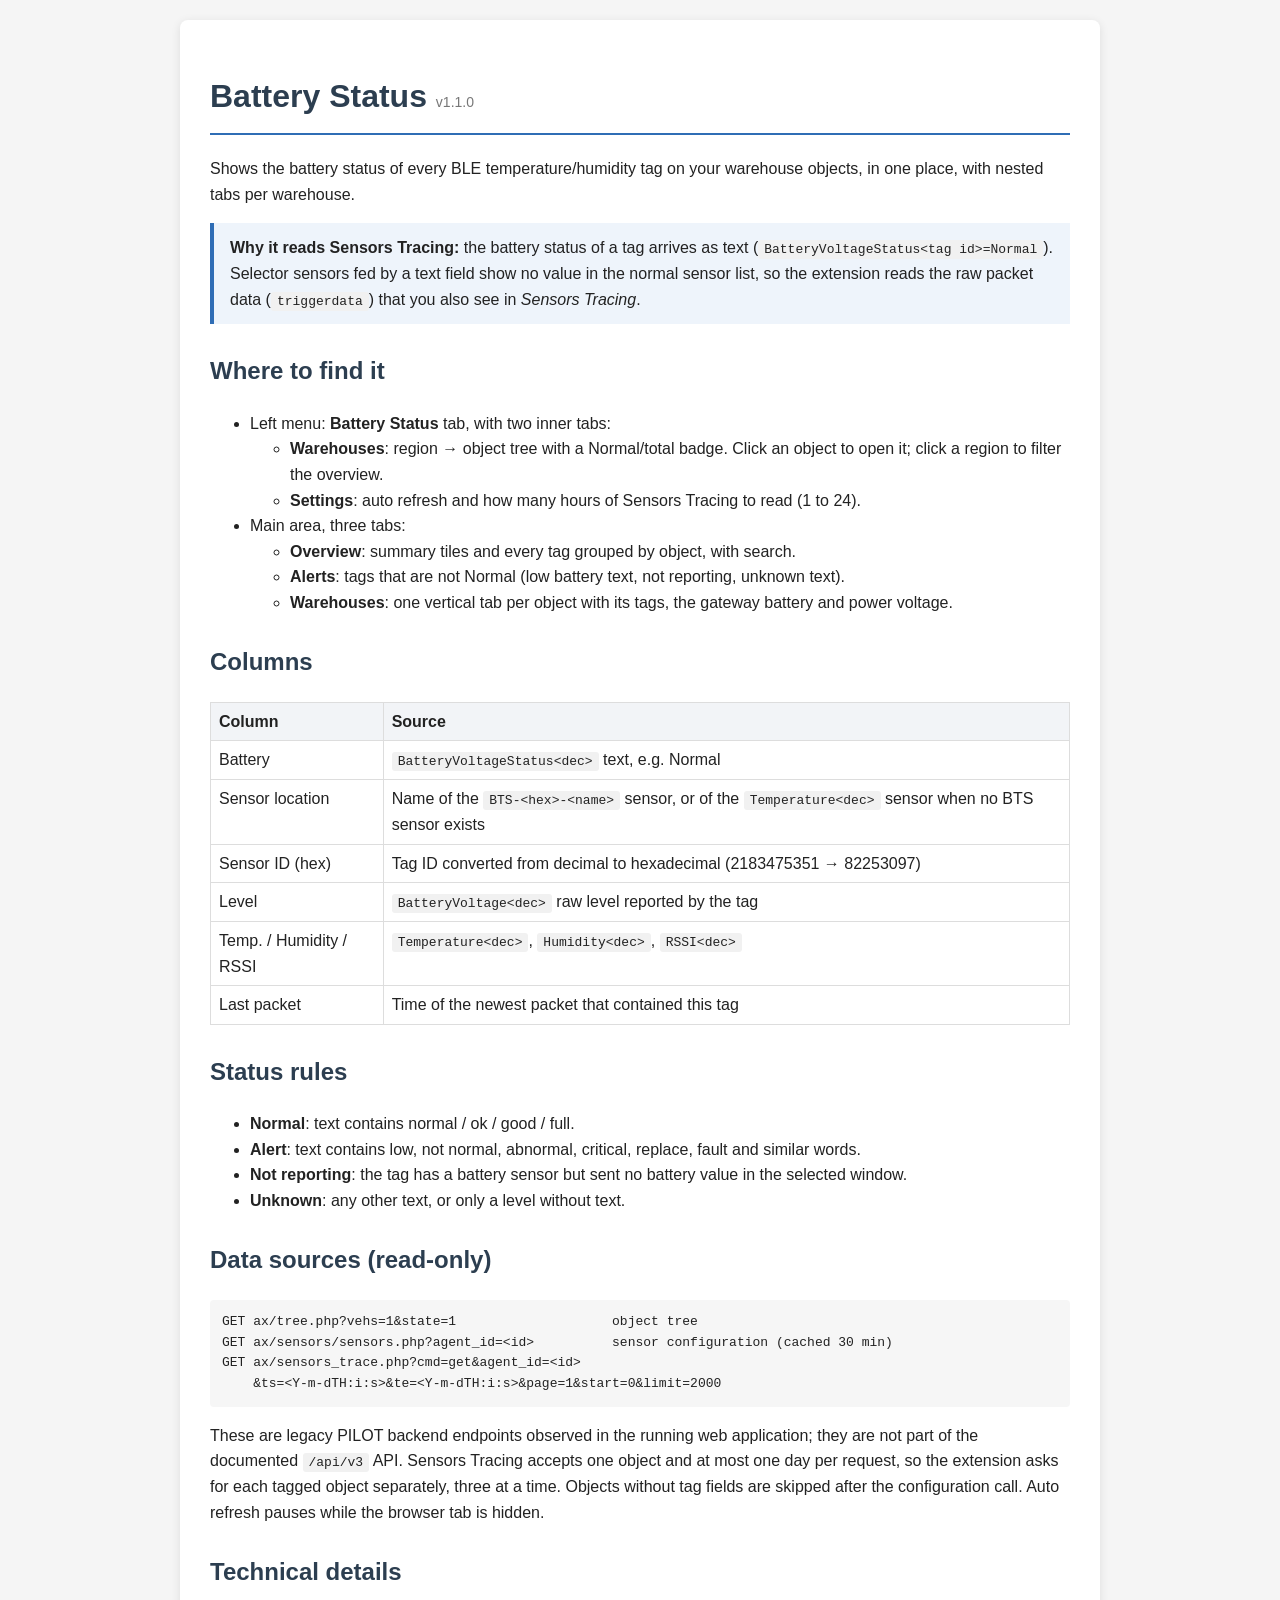
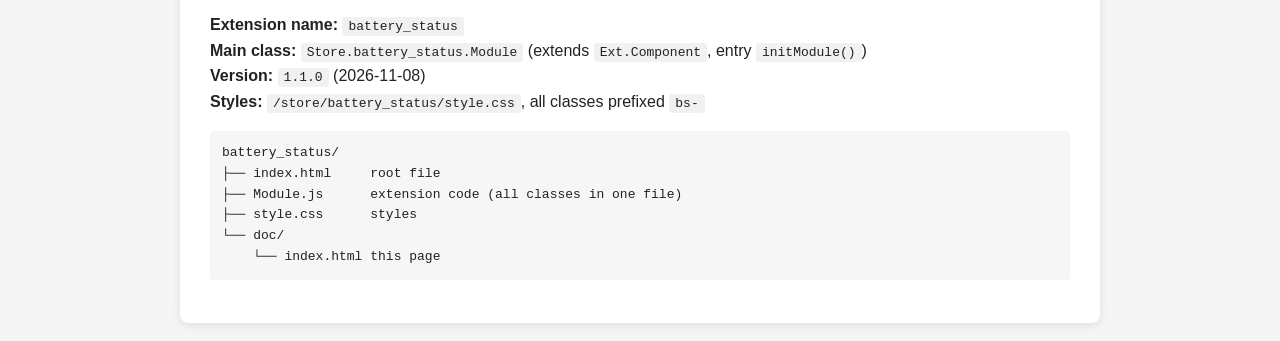
==== doc/index.html @ cb534f26 "Add version 1.1.0 to the console log, Settings tab and doc page Co-Authored-By: Claude Opus 5.5 <nor" ====
<!DOCTYPE html>
<html lang="en">
<head>
    <meta charset="UTF-8">
    <meta name="viewport" content="width=device-width, initial-scale=1.0">
    <title>Battery Status - PILOT Extension</title>
    <style>
        body { font-family: Arial, sans-serif; line-height: 1.6; margin: 0; padding: 20px; background: #f5f5f5; color: #222; }
        .container { max-width: 860px; margin: 0 auto; background: #fff; padding: 30px; border-radius: 8px; box-shadow: 0 2px 10px rgba(0,0,0,.1); }
        h1 { color: #2c3e50; border-bottom: 2px solid #2f6db5; padding-bottom: 10px; }
        h2 { color: #2c3e50; margin-top: 28px; }
        .box { background: #eef4fb; padding: 12px 16px; margin: 14px 0; border-left: 4px solid #2f6db5; }
        code { background: #f1f1f1; padding: 2px 6px; border-radius: 3px; font-family: monospace; }
        pre { background: #f6f6f6; padding: 12px; border-radius: 4px; overflow-x: auto; }
        table { border-collapse: collapse; width: 100%; }
        th, td { border: 1px solid #ddd; padding: 6px 8px; text-align: left; vertical-align: top; }
        th { background: #f2f4f7; }
    </style>
</head>
<body>
<div class="container">
    <h1>Battery Status <small style="font-size:14px;color:#777;font-weight:normal">v1.1.0</small></h1>
    <p>Shows the battery status of every BLE temperature/humidity tag on your warehouse objects, in one place, with nested tabs per warehouse.</p>

    <div class="box">
        <strong>Why it reads Sensors Tracing:</strong> the battery status of a tag arrives as text
        (<code>BatteryVoltageStatus&lt;tag id&gt;=Normal</code>). Selector sensors fed by a text field
        show no value in the normal sensor list, so the extension reads the raw packet data
        (<code>triggerdata</code>) that you also see in <em>Sensors Tracing</em>.
    </div>

    <h2>Where to find it</h2>
    <ul>
        <li>Left menu: <strong>Battery Status</strong> tab, with two inner tabs:
            <ul>
                <li><strong>Warehouses</strong>: region &rarr; object tree with a Normal/total badge. Click an object to open it; click a region to filter the overview.</li>
                <li><strong>Settings</strong>: auto refresh and how many hours of Sensors Tracing to read (1 to 24).</li>
            </ul>
        </li>
        <li>Main area, three tabs:
            <ul>
                <li><strong>Overview</strong>: summary tiles and every tag grouped by object, with search.</li>
                <li><strong>Alerts</strong>: tags that are not Normal (low battery text, not reporting, unknown text).</li>
                <li><strong>Warehouses</strong>: one vertical tab per object with its tags, the gateway battery and power voltage.</li>
            </ul>
        </li>
    </ul>

    <h2>Columns</h2>
    <table>
        <tr><th>Column</th><th>Source</th></tr>
        <tr><td>Battery</td><td><code>BatteryVoltageStatus&lt;dec&gt;</code> text, e.g. Normal</td></tr>
        <tr><td>Sensor location</td><td>Name of the <code>BTS-&lt;hex&gt;-&lt;name&gt;</code> sensor, or of the <code>Temperature&lt;dec&gt;</code> sensor when no BTS sensor exists</td></tr>
        <tr><td>Sensor ID (hex)</td><td>Tag ID converted from decimal to hexadecimal (2183475351 &rarr; 82253097)</td></tr>
        <tr><td>Level</td><td><code>BatteryVoltage&lt;dec&gt;</code> raw level reported by the tag</td></tr>
        <tr><td>Temp. / Humidity / RSSI</td><td><code>Temperature&lt;dec&gt;</code>, <code>Humidity&lt;dec&gt;</code>, <code>RSSI&lt;dec&gt;</code></td></tr>
        <tr><td>Last packet</td><td>Time of the newest packet that contained this tag</td></tr>
    </table>

    <h2>Status rules</h2>
    <ul>
        <li><strong>Normal</strong>: text contains normal / ok / good / full.</li>
        <li><strong>Alert</strong>: text contains low, not normal, abnormal, critical, replace, fault and similar words.</li>
        <li><strong>Not reporting</strong>: the tag has a battery sensor but sent no battery value in the selected window.</li>
        <li><strong>Unknown</strong>: any other text, or only a level without text.</li>
    </ul>

    <h2>Data sources (read-only)</h2>
    <pre>GET ax/tree.php?vehs=1&amp;state=1                    object tree
GET ax/sensors/sensors.php?agent_id=&lt;id&gt;          sensor configuration (cached 30 min)
GET ax/sensors_trace.php?cmd=get&amp;agent_id=&lt;id&gt;
    &amp;ts=&lt;Y-m-dTH:i:s&gt;&amp;te=&lt;Y-m-dTH:i:s&gt;&amp;page=1&amp;start=0&amp;limit=2000</pre>
    <p>These are legacy PILOT backend endpoints observed in the running web application; they are not part of the documented <code>/api/v3</code> API. Sensors Tracing accepts one object and at most one day per request, so the extension asks for each tagged object separately, three at a time. Objects without tag fields are skipped after the configuration call. Auto refresh pauses while the browser tab is hidden.</p>

    <h2>Technical details</h2>
    <p><strong>Extension name:</strong> <code>battery_status</code><br>
       <strong>Main class:</strong> <code>Store.battery_status.Module</code> (extends <code>Ext.Component</code>, entry <code>initModule()</code>)<br>
       <strong>Version:</strong> <code>1.1.0</code> (2026-11-08)<br>
       <strong>Styles:</strong> <code>/store/battery_status/style.css</code>, all classes prefixed <code>bs-</code></p>
    <pre>battery_status/
├── index.html     root file
├── Module.js      extension code (all classes in one file)
├── style.css      styles
└── doc/
    └── index.html this page</pre>
</div>
</body>
</html>
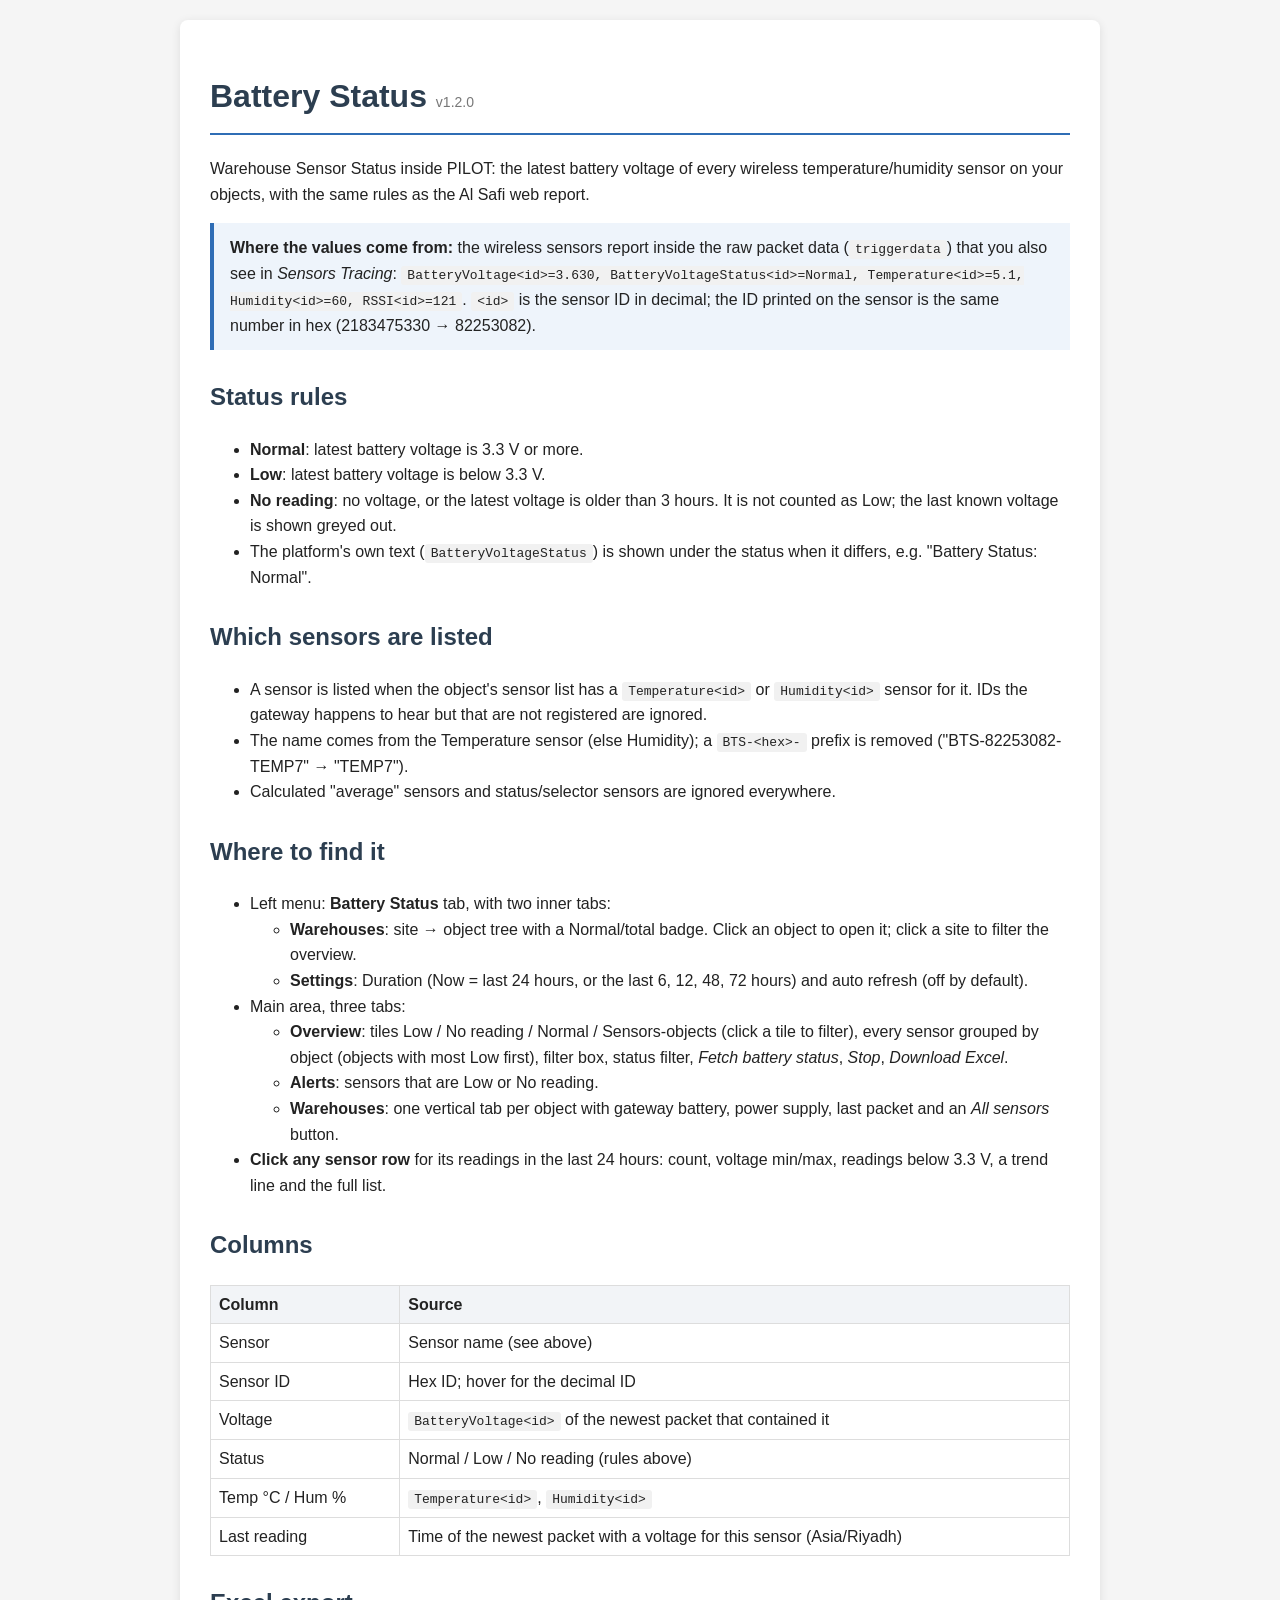
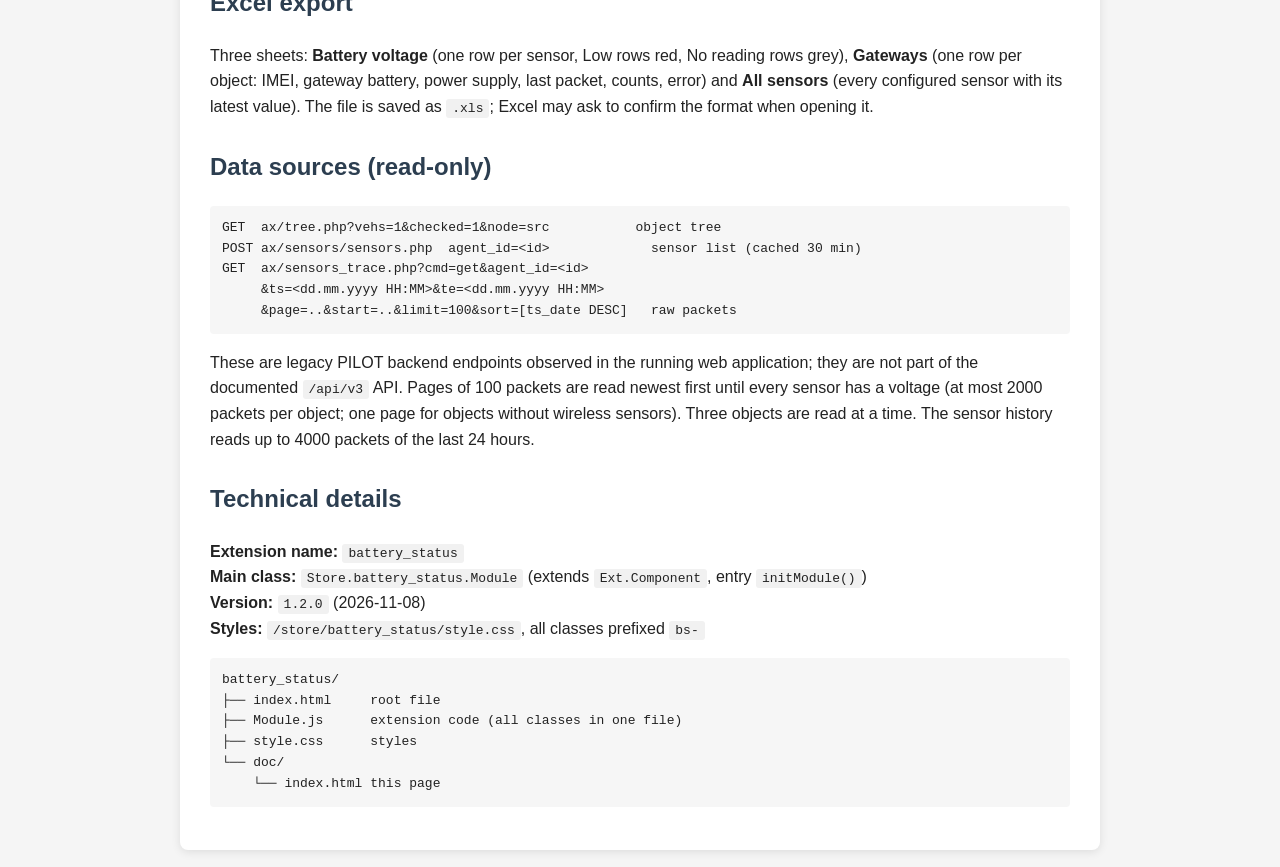
==== commit bed0cd4e: "Match the Warehouse Sensor Status web report (v1.2.0) Status by battery voltage (>= 3.3 V Normal, < " ====
--- a/doc/index.html
+++ b/doc/index.html
@@ -19,63 +19,75 @@
 </head>
 <body>
 <div class="container">
-    <h1>Battery Status <small style="font-size:14px;color:#777;font-weight:normal">v1.1.0</small></h1>
-    <p>Shows the battery status of every BLE temperature/humidity tag on your warehouse objects, in one place, with nested tabs per warehouse.</p>
+    <h1>Battery Status <small style="font-size:14px;color:#777;font-weight:normal">v1.2.0</small></h1>
+    <p>Warehouse Sensor Status inside PILOT: the latest battery voltage of every wireless temperature/humidity sensor on your objects, with the same rules as the Al Safi web report.</p>
 
     <div class="box">
-        <strong>Why it reads Sensors Tracing:</strong> the battery status of a tag arrives as text
-        (<code>BatteryVoltageStatus&lt;tag id&gt;=Normal</code>). Selector sensors fed by a text field
-        show no value in the normal sensor list, so the extension reads the raw packet data
-        (<code>triggerdata</code>) that you also see in <em>Sensors Tracing</em>.
+        <strong>Where the values come from:</strong> the wireless sensors report inside the raw packet data
+        (<code>triggerdata</code>) that you also see in <em>Sensors Tracing</em>:
+        <code>BatteryVoltage&lt;id&gt;=3.630, BatteryVoltageStatus&lt;id&gt;=Normal, Temperature&lt;id&gt;=5.1, Humidity&lt;id&gt;=60, RSSI&lt;id&gt;=121</code>.
+        <code>&lt;id&gt;</code> is the sensor ID in decimal; the ID printed on the sensor is the same number in hex (2183475330 &rarr; 82253082).
     </div>
+
+    <h2>Status rules</h2>
+    <ul>
+        <li><strong>Normal</strong>: latest battery voltage is 3.3 V or more.</li>
+        <li><strong>Low</strong>: latest battery voltage is below 3.3 V.</li>
+        <li><strong>No reading</strong>: no voltage, or the latest voltage is older than 3 hours. It is not counted as Low; the last known voltage is shown greyed out.</li>
+        <li>The platform's own text (<code>BatteryVoltageStatus</code>) is shown under the status when it differs, e.g. "Battery Status: Normal".</li>
+    </ul>
+
+    <h2>Which sensors are listed</h2>
+    <ul>
+        <li>A sensor is listed when the object's sensor list has a <code>Temperature&lt;id&gt;</code> or <code>Humidity&lt;id&gt;</code> sensor for it. IDs the gateway happens to hear but that are not registered are ignored.</li>
+        <li>The name comes from the Temperature sensor (else Humidity); a <code>BTS-&lt;hex&gt;-</code> prefix is removed ("BTS-82253082-TEMP7" &rarr; "TEMP7").</li>
+        <li>Calculated "average" sensors and status/selector sensors are ignored everywhere.</li>
+    </ul>
 
     <h2>Where to find it</h2>
     <ul>
         <li>Left menu: <strong>Battery Status</strong> tab, with two inner tabs:
             <ul>
-                <li><strong>Warehouses</strong>: region &rarr; object tree with a Normal/total badge. Click an object to open it; click a region to filter the overview.</li>
-                <li><strong>Settings</strong>: auto refresh and how many hours of Sensors Tracing to read (1 to 24).</li>
+                <li><strong>Warehouses</strong>: site &rarr; object tree with a Normal/total badge. Click an object to open it; click a site to filter the overview.</li>
+                <li><strong>Settings</strong>: Duration (Now = last 24 hours, or the last 6, 12, 48, 72 hours) and auto refresh (off by default).</li>
             </ul>
         </li>
         <li>Main area, three tabs:
             <ul>
-                <li><strong>Overview</strong>: summary tiles and every tag grouped by object, with search.</li>
-                <li><strong>Alerts</strong>: tags that are not Normal (low battery text, not reporting, unknown text).</li>
-                <li><strong>Warehouses</strong>: one vertical tab per object with its tags, the gateway battery and power voltage.</li>
+                <li><strong>Overview</strong>: tiles Low / No reading / Normal / Sensors-objects (click a tile to filter), every sensor grouped by object (objects with most Low first), filter box, status filter, <em>Fetch battery status</em>, <em>Stop</em>, <em>Download Excel</em>.</li>
+                <li><strong>Alerts</strong>: sensors that are Low or No reading.</li>
+                <li><strong>Warehouses</strong>: one vertical tab per object with gateway battery, power supply, last packet and an <em>All sensors</em> button.</li>
             </ul>
         </li>
+        <li><strong>Click any sensor row</strong> for its readings in the last 24 hours: count, voltage min/max, readings below 3.3 V, a trend line and the full list.</li>
     </ul>
 
     <h2>Columns</h2>
     <table>
         <tr><th>Column</th><th>Source</th></tr>
-        <tr><td>Battery</td><td><code>BatteryVoltageStatus&lt;dec&gt;</code> text, e.g. Normal</td></tr>
-        <tr><td>Sensor location</td><td>Name of the <code>BTS-&lt;hex&gt;-&lt;name&gt;</code> sensor, or of the <code>Temperature&lt;dec&gt;</code> sensor when no BTS sensor exists</td></tr>
-        <tr><td>Sensor ID (hex)</td><td>Tag ID converted from decimal to hexadecimal (2183475351 &rarr; 82253097)</td></tr>
-        <tr><td>Level</td><td><code>BatteryVoltage&lt;dec&gt;</code> raw level reported by the tag</td></tr>
-        <tr><td>Temp. / Humidity / RSSI</td><td><code>Temperature&lt;dec&gt;</code>, <code>Humidity&lt;dec&gt;</code>, <code>RSSI&lt;dec&gt;</code></td></tr>
-        <tr><td>Last packet</td><td>Time of the newest packet that contained this tag</td></tr>
+        <tr><td>Sensor</td><td>Sensor name (see above)</td></tr>
+        <tr><td>Sensor ID</td><td>Hex ID; hover for the decimal ID</td></tr>
+        <tr><td>Voltage</td><td><code>BatteryVoltage&lt;id&gt;</code> of the newest packet that contained it</td></tr>
+        <tr><td>Status</td><td>Normal / Low / No reading (rules above)</td></tr>
+        <tr><td>Temp °C / Hum %</td><td><code>Temperature&lt;id&gt;</code>, <code>Humidity&lt;id&gt;</code></td></tr>
+        <tr><td>Last reading</td><td>Time of the newest packet with a voltage for this sensor (Asia/Riyadh)</td></tr>
     </table>
 
-    <h2>Status rules</h2>
-    <ul>
-        <li><strong>Normal</strong>: text contains normal / ok / good / full.</li>
-        <li><strong>Alert</strong>: text contains low, not normal, abnormal, critical, replace, fault and similar words.</li>
-        <li><strong>Not reporting</strong>: the tag has a battery sensor but sent no battery value in the selected window.</li>
-        <li><strong>Unknown</strong>: any other text, or only a level without text.</li>
-    </ul>
+    <h2>Excel export</h2>
+    <p>Three sheets: <strong>Battery voltage</strong> (one row per sensor, Low rows red, No reading rows grey), <strong>Gateways</strong> (one row per object: IMEI, gateway battery, power supply, last packet, counts, error) and <strong>All sensors</strong> (every configured sensor with its latest value). The file is saved as <code>.xls</code>; Excel may ask to confirm the format when opening it.</p>
 
     <h2>Data sources (read-only)</h2>
-    <pre>GET ax/tree.php?vehs=1&amp;state=1                    object tree
-GET ax/sensors/sensors.php?agent_id=&lt;id&gt;          sensor configuration (cached 30 min)
-GET ax/sensors_trace.php?cmd=get&amp;agent_id=&lt;id&gt;
-    &amp;ts=&lt;Y-m-dTH:i:s&gt;&amp;te=&lt;Y-m-dTH:i:s&gt;&amp;page=1&amp;start=0&amp;limit=2000</pre>
-    <p>These are legacy PILOT backend endpoints observed in the running web application; they are not part of the documented <code>/api/v3</code> API. Sensors Tracing accepts one object and at most one day per request, so the extension asks for each tagged object separately, three at a time. Objects without tag fields are skipped after the configuration call. Auto refresh pauses while the browser tab is hidden.</p>
+    <pre>GET  ax/tree.php?vehs=1&amp;checked=1&amp;node=src           object tree
+POST ax/sensors/sensors.php  agent_id=&lt;id&gt;             sensor list (cached 30 min)
+GET  ax/sensors_trace.php?cmd=get&amp;agent_id=&lt;id&gt;
+     &amp;ts=&lt;dd.mm.yyyy HH:MM&gt;&amp;te=&lt;dd.mm.yyyy HH:MM&gt;
+     &amp;page=..&amp;start=..&amp;limit=100&amp;sort=[ts_date DESC]   raw packets</pre>
+    <p>These are legacy PILOT backend endpoints observed in the running web application; they are not part of the documented <code>/api/v3</code> API. Pages of 100 packets are read newest first until every sensor has a voltage (at most 2000 packets per object; one page for objects without wireless sensors). Three objects are read at a time. The sensor history reads up to 4000 packets of the last 24 hours.</p>
 
     <h2>Technical details</h2>
     <p><strong>Extension name:</strong> <code>battery_status</code><br>
        <strong>Main class:</strong> <code>Store.battery_status.Module</code> (extends <code>Ext.Component</code>, entry <code>initModule()</code>)<br>
-       <strong>Version:</strong> <code>1.1.0</code> (2026-11-08)<br>
+       <strong>Version:</strong> <code>1.2.0</code> (2026-11-08)<br>
        <strong>Styles:</strong> <code>/store/battery_status/style.css</code>, all classes prefixed <code>bs-</code></p>
     <pre>battery_status/
 ├── index.html     root file
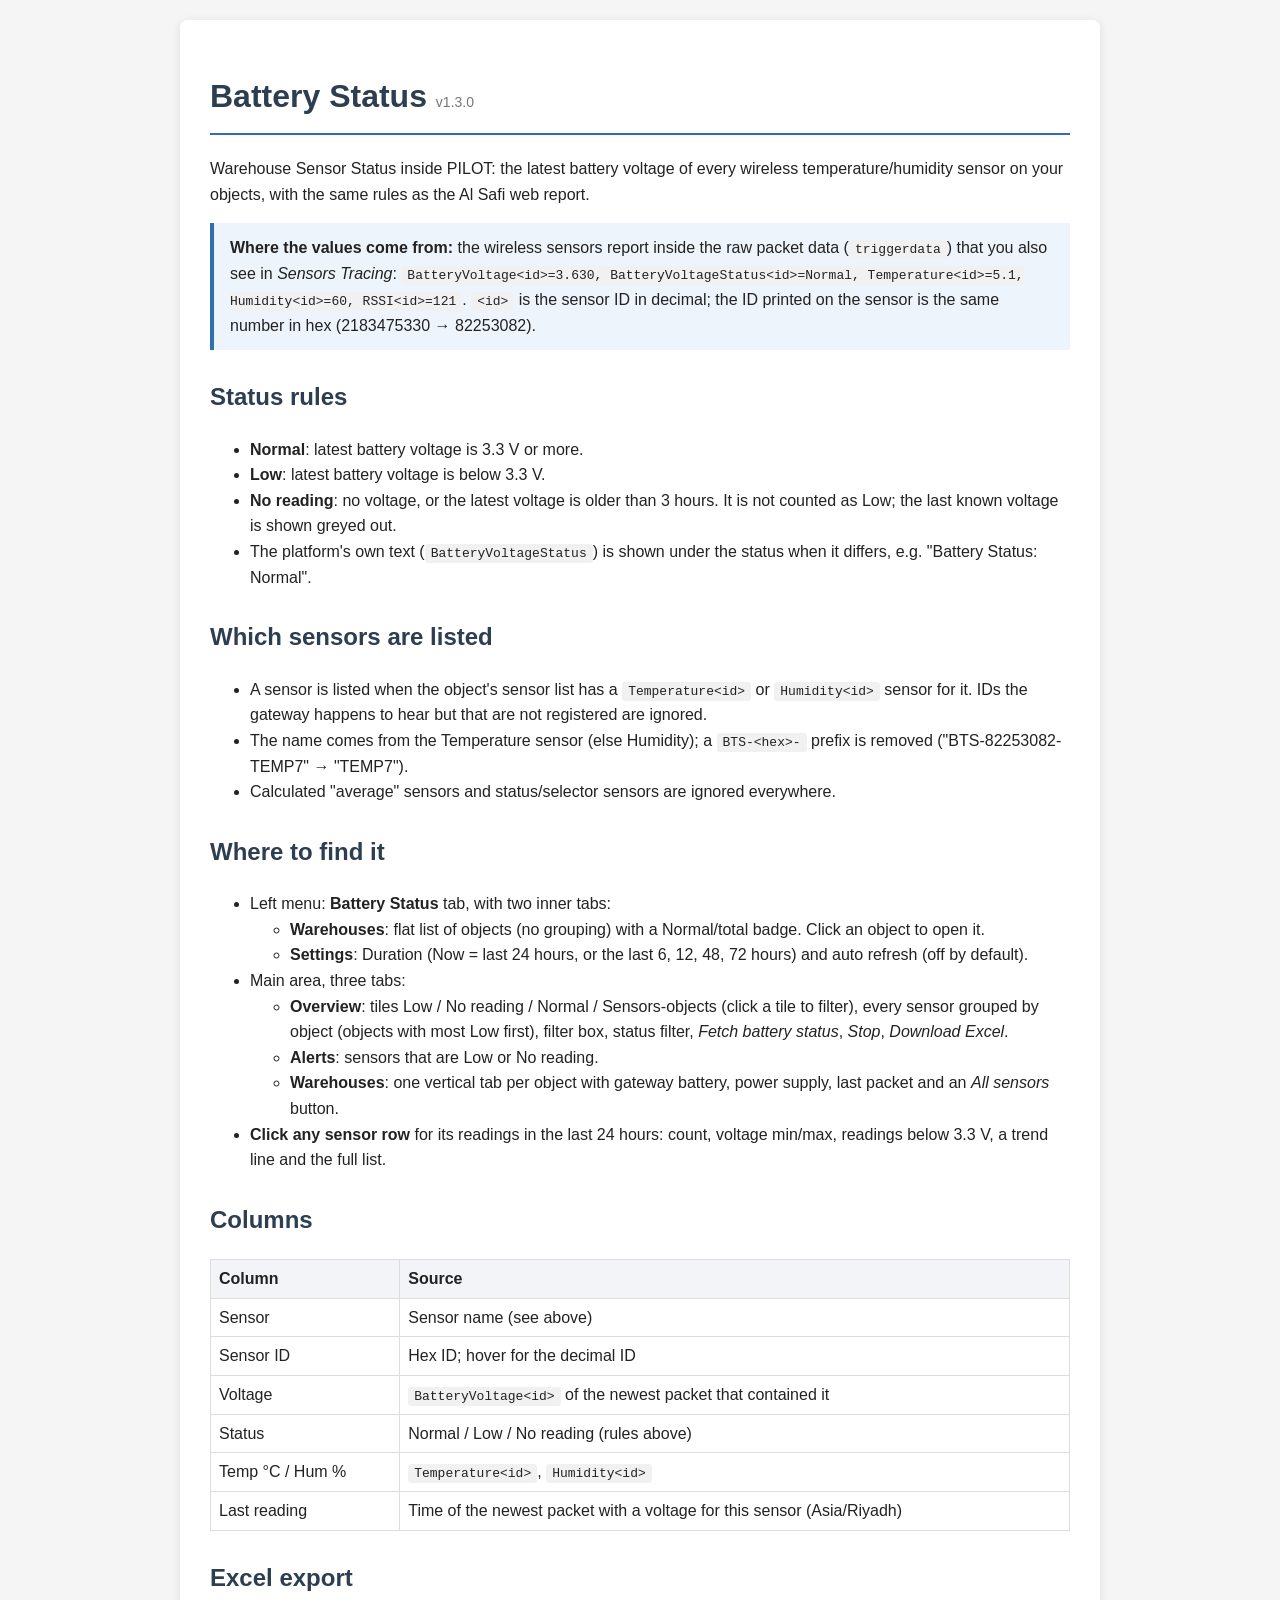
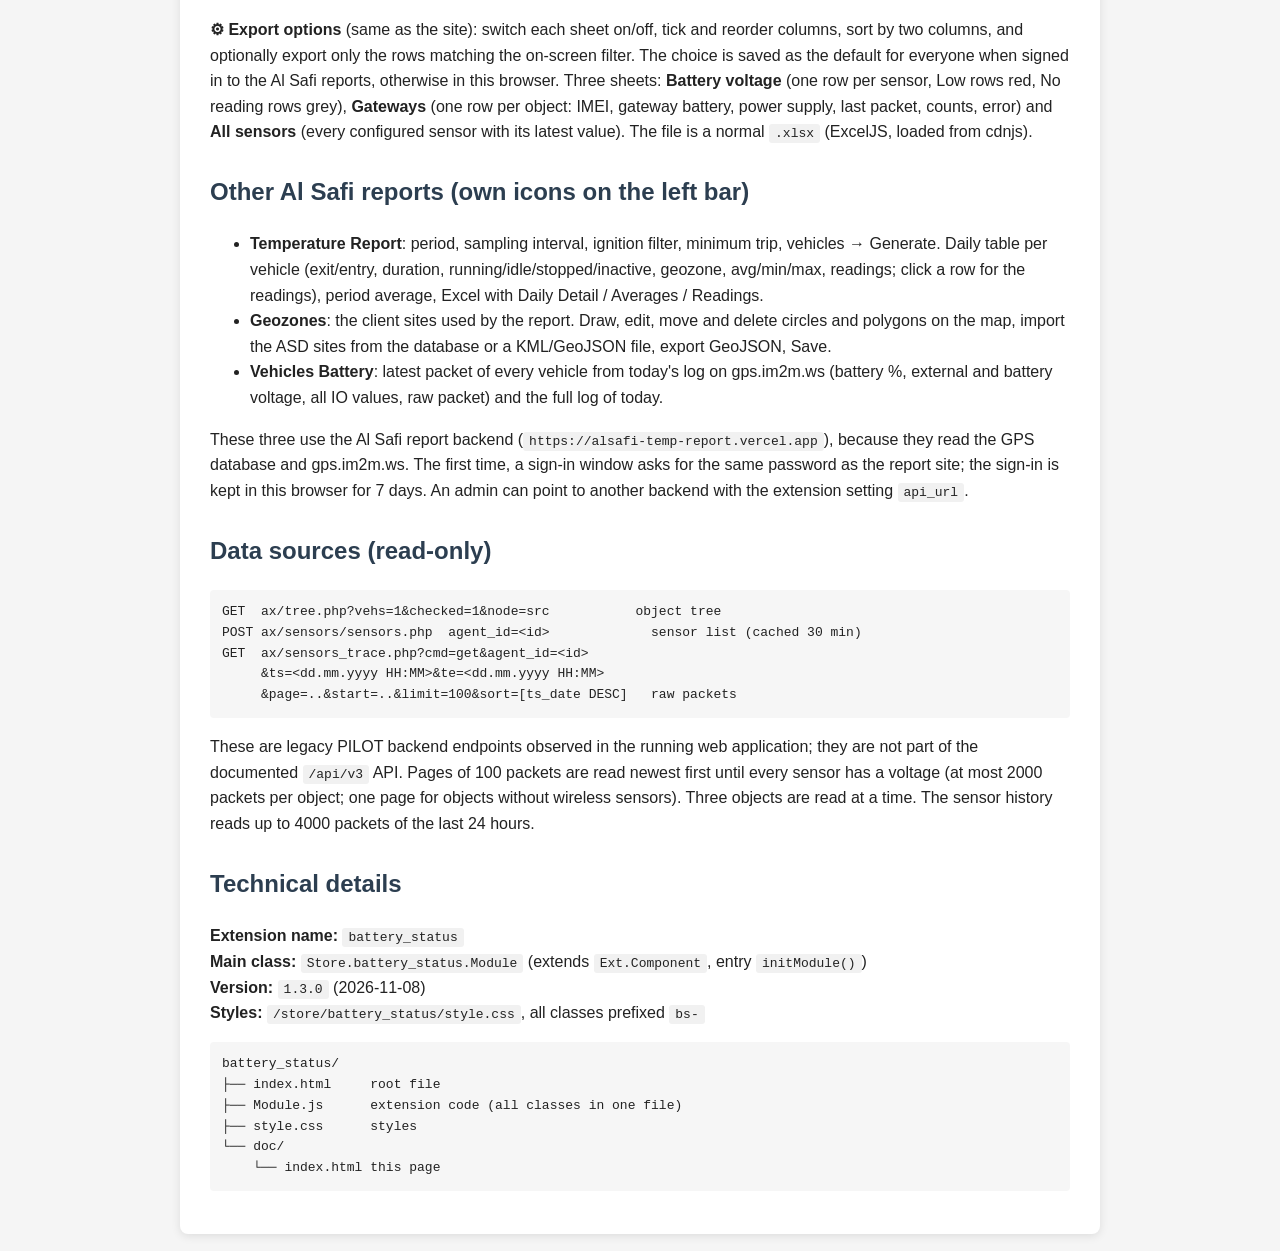
==== commit 9c4c17ef: "Add Temperature Report, Geozones and Vehicles Battery tabs; export options (v1.3.0) Battery Status: " ====
--- a/doc/index.html
+++ b/doc/index.html
@@ -19,7 +19,7 @@
 </head>
 <body>
 <div class="container">
-    <h1>Battery Status <small style="font-size:14px;color:#777;font-weight:normal">v1.2.0</small></h1>
+    <h1>Battery Status <small style="font-size:14px;color:#777;font-weight:normal">v1.3.0</small></h1>
     <p>Warehouse Sensor Status inside PILOT: the latest battery voltage of every wireless temperature/humidity sensor on your objects, with the same rules as the Al Safi web report.</p>
 
     <div class="box">
@@ -48,7 +48,7 @@
     <ul>
         <li>Left menu: <strong>Battery Status</strong> tab, with two inner tabs:
             <ul>
-                <li><strong>Warehouses</strong>: site &rarr; object tree with a Normal/total badge. Click an object to open it; click a site to filter the overview.</li>
+                <li><strong>Warehouses</strong>: flat list of objects (no grouping) with a Normal/total badge. Click an object to open it.</li>
                 <li><strong>Settings</strong>: Duration (Now = last 24 hours, or the last 6, 12, 48, 72 hours) and auto refresh (off by default).</li>
             </ul>
         </li>
@@ -74,7 +74,15 @@
     </table>
 
     <h2>Excel export</h2>
-    <p>Three sheets: <strong>Battery voltage</strong> (one row per sensor, Low rows red, No reading rows grey), <strong>Gateways</strong> (one row per object: IMEI, gateway battery, power supply, last packet, counts, error) and <strong>All sensors</strong> (every configured sensor with its latest value). The file is saved as <code>.xls</code>; Excel may ask to confirm the format when opening it.</p>
+    <p><strong>⚙ Export options</strong> (same as the site): switch each sheet on/off, tick and reorder columns, sort by two columns, and optionally export only the rows matching the on-screen filter. The choice is saved as the default for everyone when signed in to the Al Safi reports, otherwise in this browser. Three sheets: <strong>Battery voltage</strong> (one row per sensor, Low rows red, No reading rows grey), <strong>Gateways</strong> (one row per object: IMEI, gateway battery, power supply, last packet, counts, error) and <strong>All sensors</strong> (every configured sensor with its latest value). The file is a normal <code>.xlsx</code> (ExcelJS, loaded from cdnjs).</p>
+
+    <h2>Other Al Safi reports (own icons on the left bar)</h2>
+    <ul>
+        <li><strong>Temperature Report</strong>: period, sampling interval, ignition filter, minimum trip, vehicles &rarr; Generate. Daily table per vehicle (exit/entry, duration, running/idle/stopped/inactive, geozone, avg/min/max, readings; click a row for the readings), period average, Excel with Daily Detail / Averages / Readings.</li>
+        <li><strong>Geozones</strong>: the client sites used by the report. Draw, edit, move and delete circles and polygons on the map, import the ASD sites from the database or a KML/GeoJSON file, export GeoJSON, Save.</li>
+        <li><strong>Vehicles Battery</strong>: latest packet of every vehicle from today's log on gps.im2m.ws (battery %, external and battery voltage, all IO values, raw packet) and the full log of today.</li>
+    </ul>
+    <p>These three use the Al Safi report backend (<code>https://alsafi-temp-report.vercel.app</code>), because they read the GPS database and gps.im2m.ws. The first time, a sign-in window asks for the same password as the report site; the sign-in is kept in this browser for 7 days. An admin can point to another backend with the extension setting <code>api_url</code>.</p>
 
     <h2>Data sources (read-only)</h2>
     <pre>GET  ax/tree.php?vehs=1&amp;checked=1&amp;node=src           object tree
@@ -87,7 +95,7 @@
     <h2>Technical details</h2>
     <p><strong>Extension name:</strong> <code>battery_status</code><br>
        <strong>Main class:</strong> <code>Store.battery_status.Module</code> (extends <code>Ext.Component</code>, entry <code>initModule()</code>)<br>
-       <strong>Version:</strong> <code>1.2.0</code> (2026-11-08)<br>
+       <strong>Version:</strong> <code>1.3.0</code> (2026-11-08)<br>
        <strong>Styles:</strong> <code>/store/battery_status/style.css</code>, all classes prefixed <code>bs-</code></p>
     <pre>battery_status/
 ├── index.html     root file
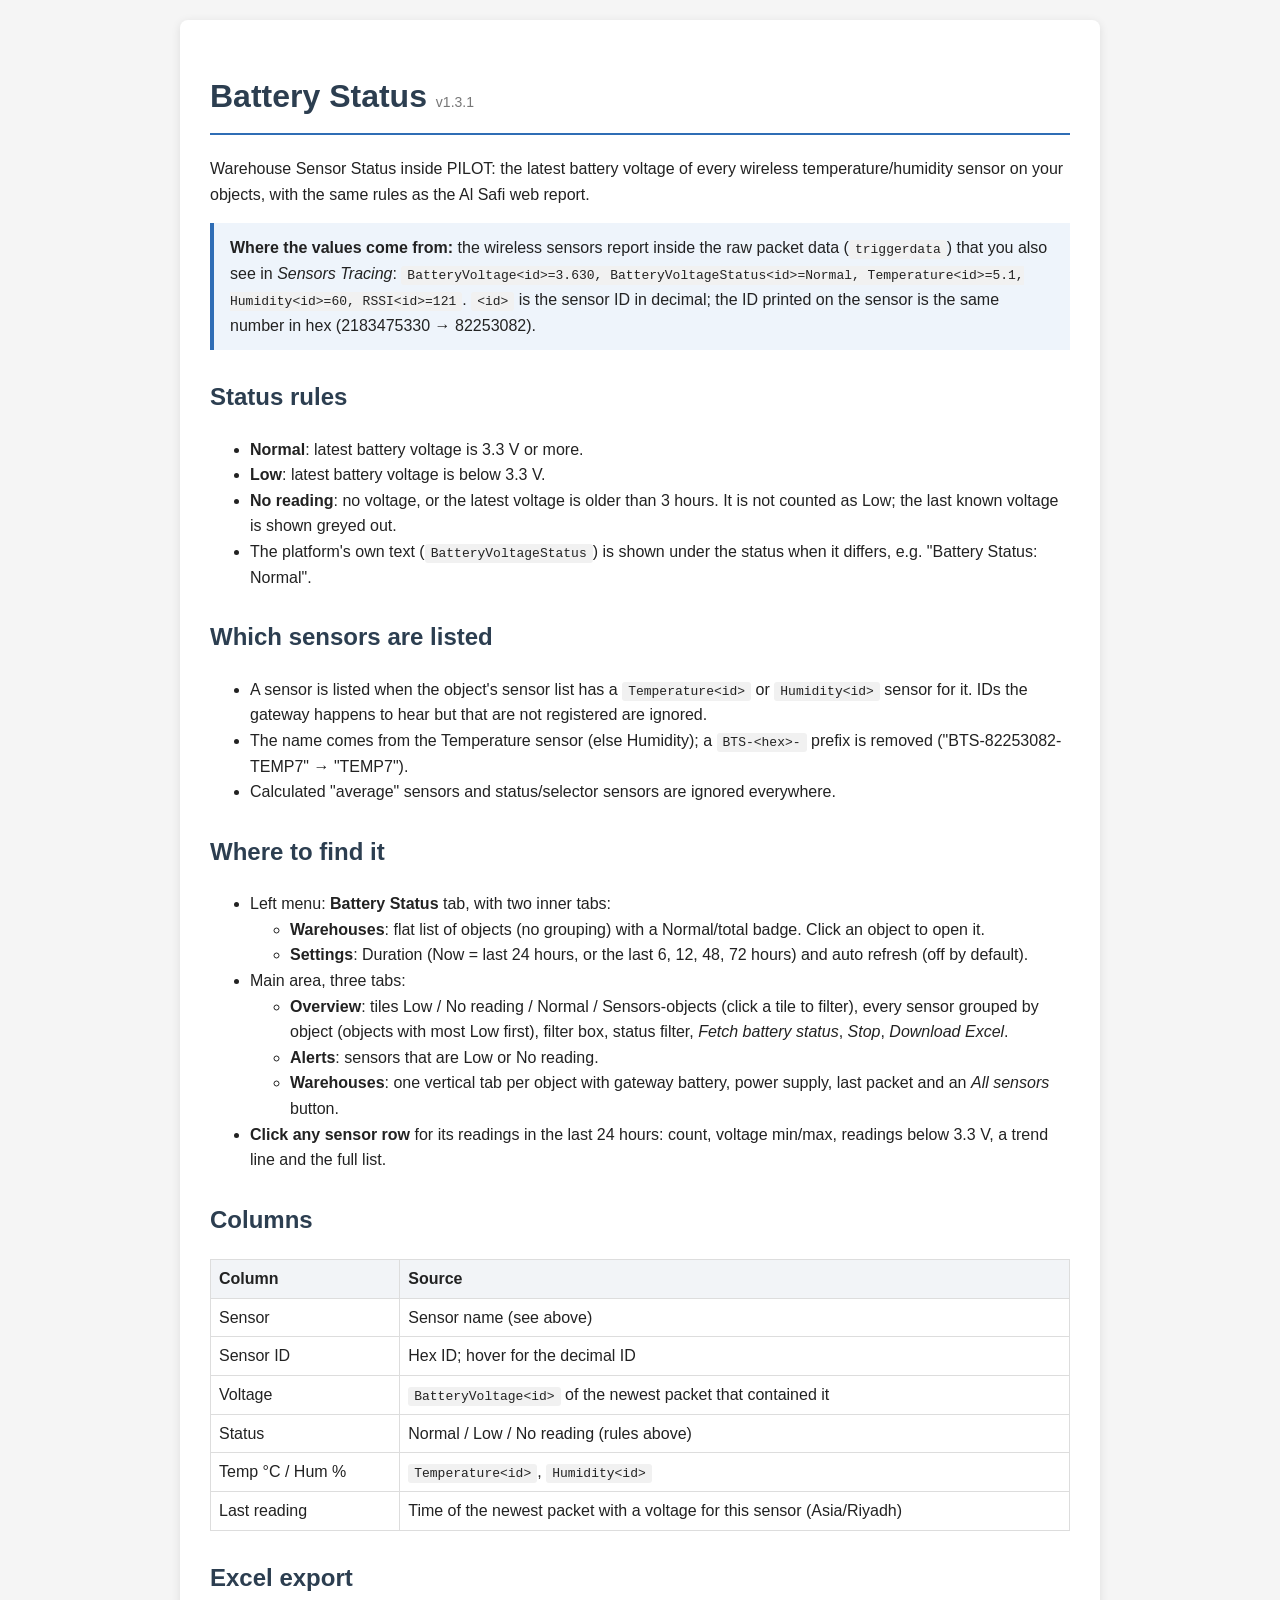
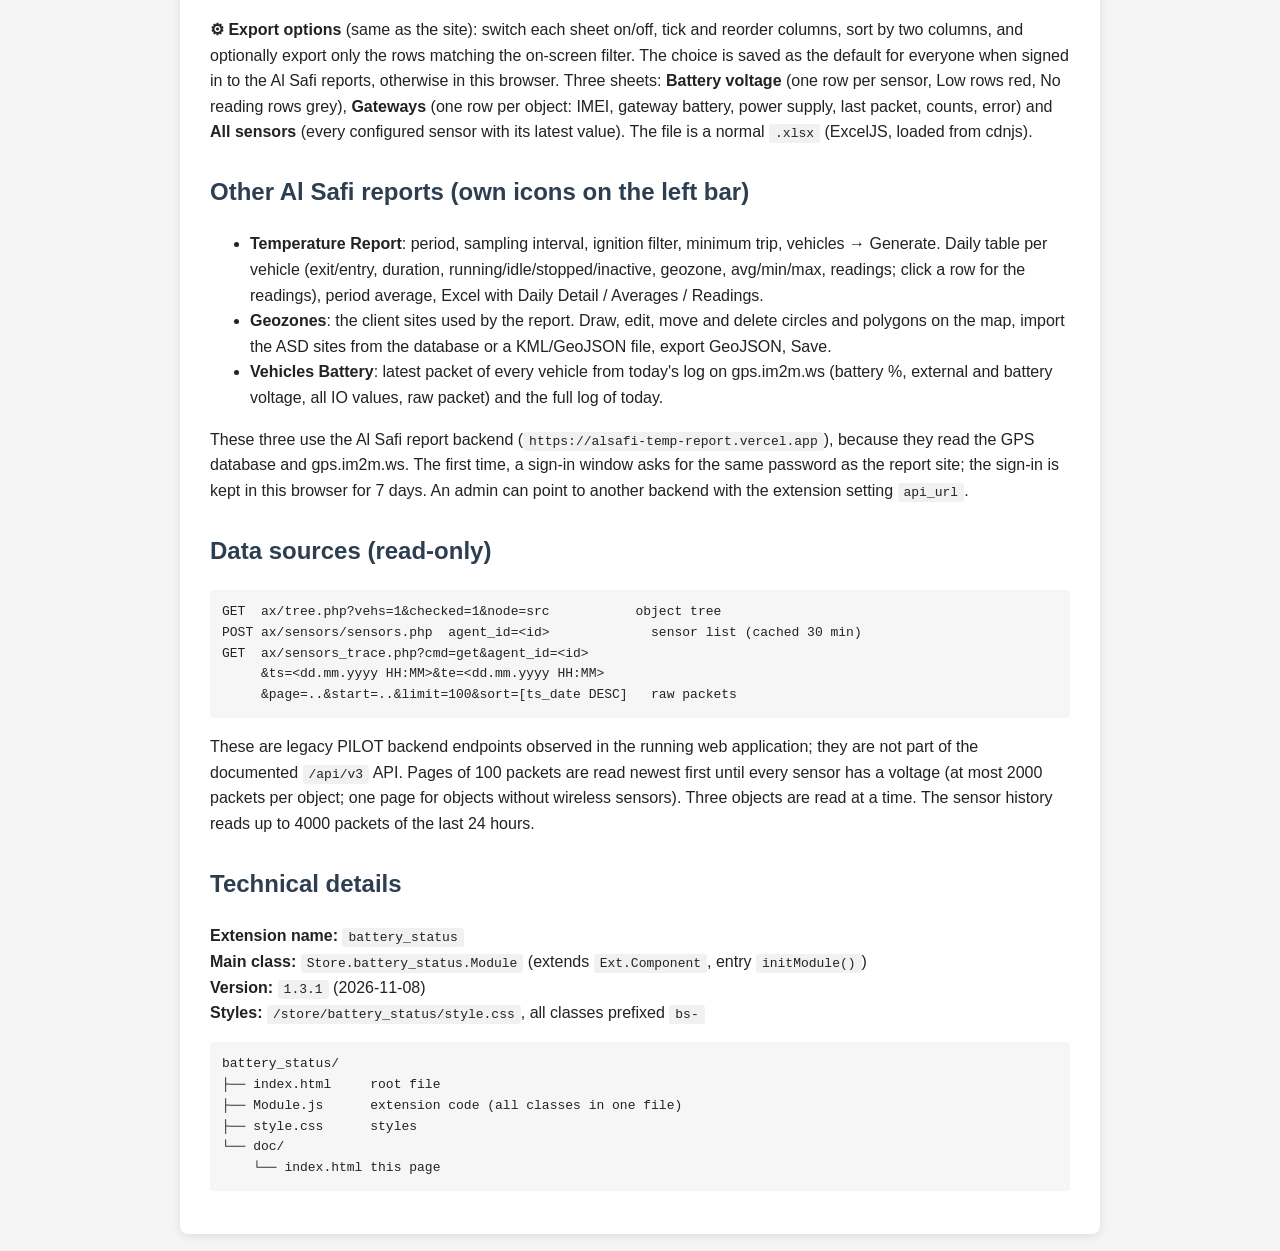
==== commit c16671f5: "Geozones: do not build the map twice when loading the zones is retried (v1.3.1) Co-Authored-By: Clau" ====
--- a/doc/index.html
+++ b/doc/index.html
@@ -19,7 +19,7 @@
 </head>
 <body>
 <div class="container">
-    <h1>Battery Status <small style="font-size:14px;color:#777;font-weight:normal">v1.3.0</small></h1>
+    <h1>Battery Status <small style="font-size:14px;color:#777;font-weight:normal">v1.3.1</small></h1>
     <p>Warehouse Sensor Status inside PILOT: the latest battery voltage of every wireless temperature/humidity sensor on your objects, with the same rules as the Al Safi web report.</p>
 
     <div class="box">
@@ -95,7 +95,7 @@
     <h2>Technical details</h2>
     <p><strong>Extension name:</strong> <code>battery_status</code><br>
        <strong>Main class:</strong> <code>Store.battery_status.Module</code> (extends <code>Ext.Component</code>, entry <code>initModule()</code>)<br>
-       <strong>Version:</strong> <code>1.3.0</code> (2026-11-08)<br>
+       <strong>Version:</strong> <code>1.3.1</code> (2026-11-08)<br>
        <strong>Styles:</strong> <code>/store/battery_status/style.css</code>, all classes prefixed <code>bs-</code></p>
     <pre>battery_status/
 ├── index.html     root file
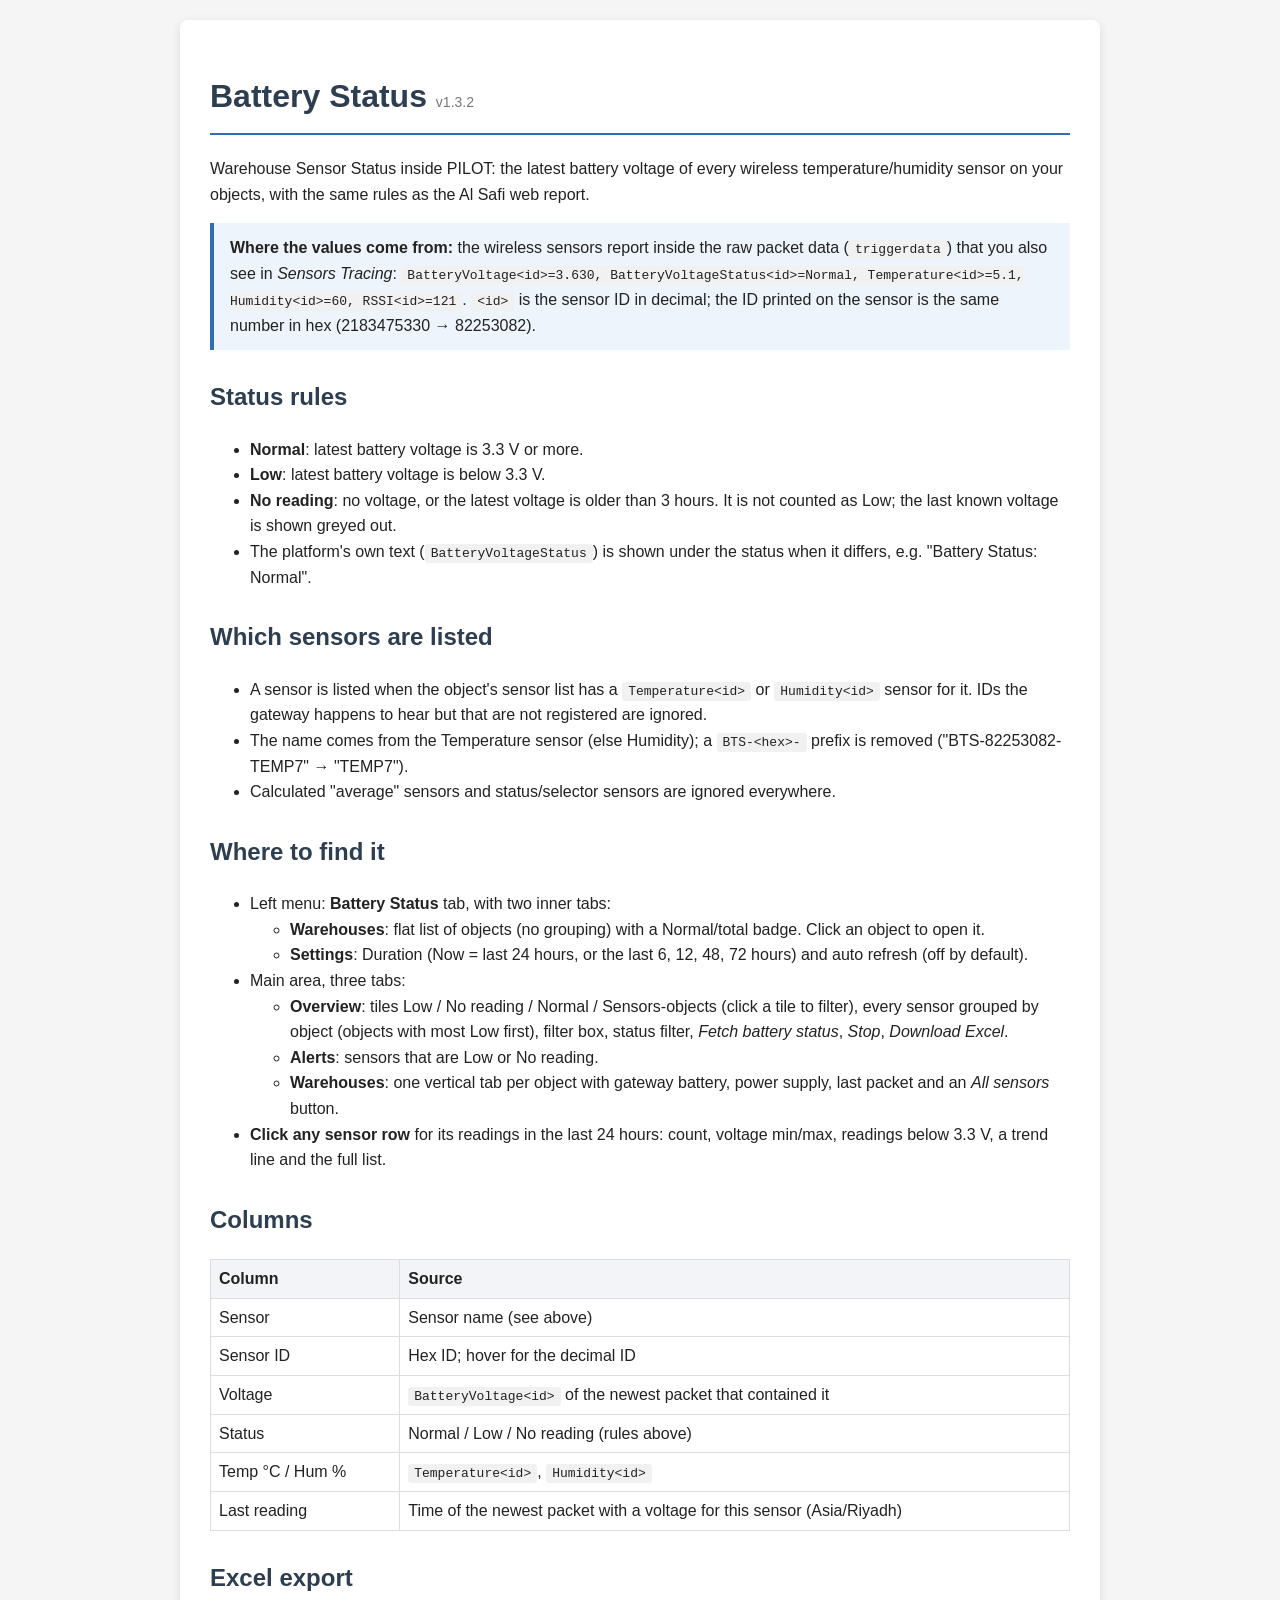
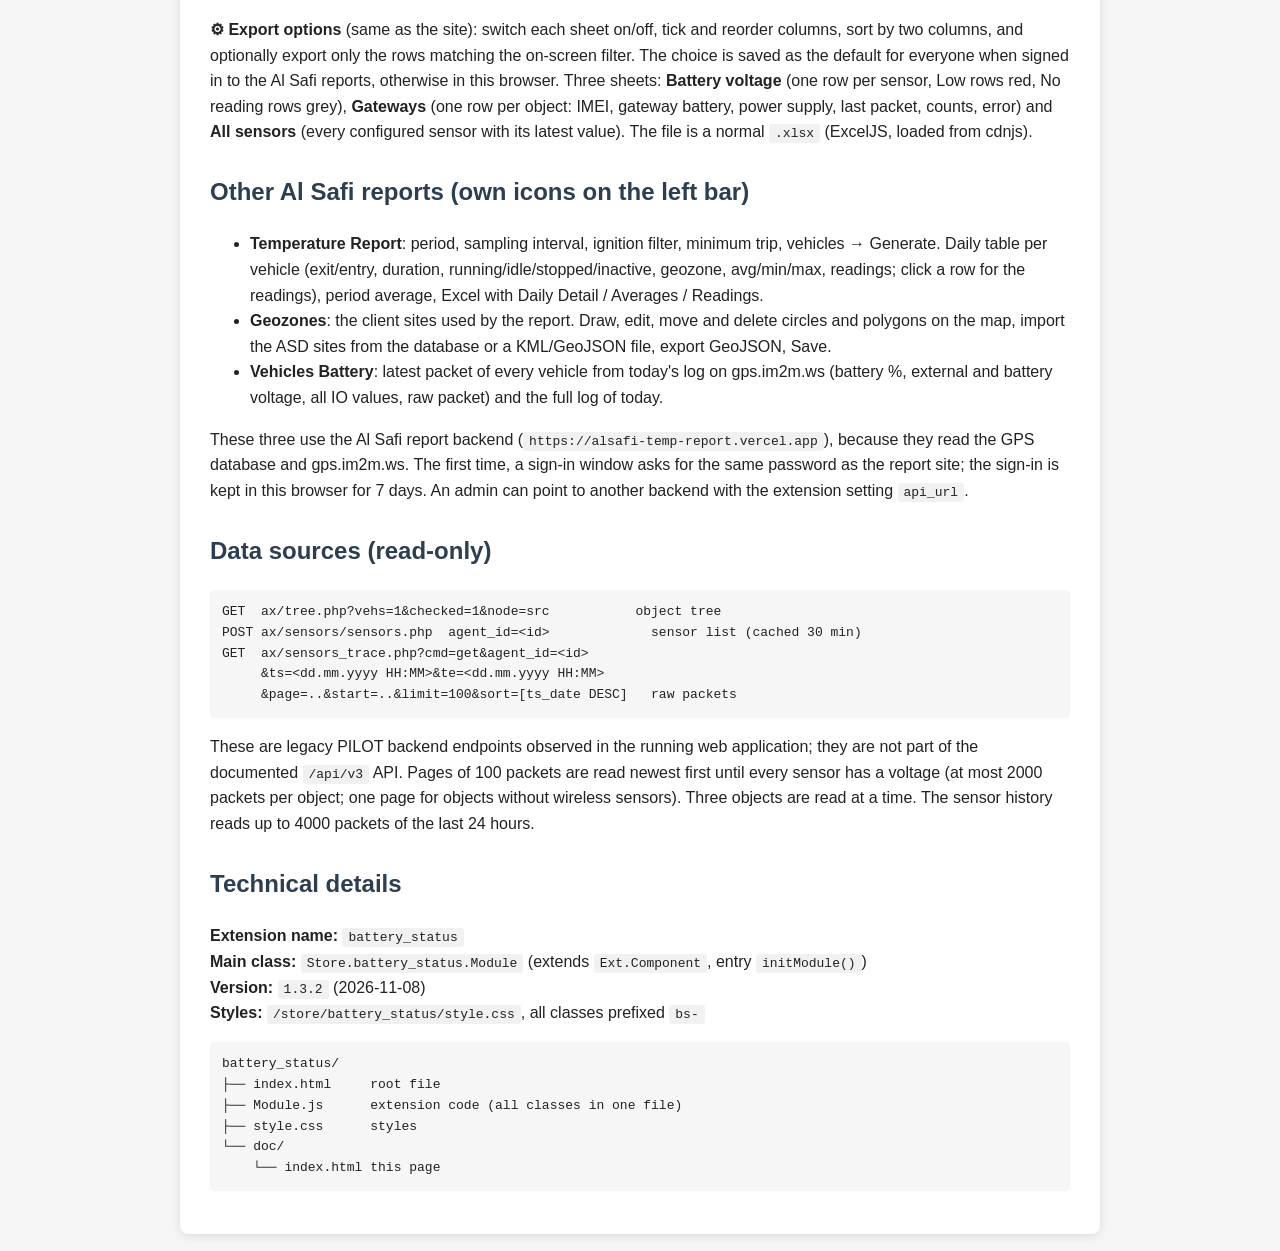
==== commit f90d4f08: "Show report-server errors in the left panels instead of an endless 'Loading vehicles' (v1.3.2) Co-Au" ====
--- a/doc/index.html
+++ b/doc/index.html
@@ -19,7 +19,7 @@
 </head>
 <body>
 <div class="container">
-    <h1>Battery Status <small style="font-size:14px;color:#777;font-weight:normal">v1.3.1</small></h1>
+    <h1>Battery Status <small style="font-size:14px;color:#777;font-weight:normal">v1.3.2</small></h1>
     <p>Warehouse Sensor Status inside PILOT: the latest battery voltage of every wireless temperature/humidity sensor on your objects, with the same rules as the Al Safi web report.</p>
 
     <div class="box">
@@ -95,7 +95,7 @@
     <h2>Technical details</h2>
     <p><strong>Extension name:</strong> <code>battery_status</code><br>
        <strong>Main class:</strong> <code>Store.battery_status.Module</code> (extends <code>Ext.Component</code>, entry <code>initModule()</code>)<br>
-       <strong>Version:</strong> <code>1.3.1</code> (2026-11-08)<br>
+       <strong>Version:</strong> <code>1.3.2</code> (2026-11-08)<br>
        <strong>Styles:</strong> <code>/store/battery_status/style.css</code>, all classes prefixed <code>bs-</code></p>
     <pre>battery_status/
 ├── index.html     root file
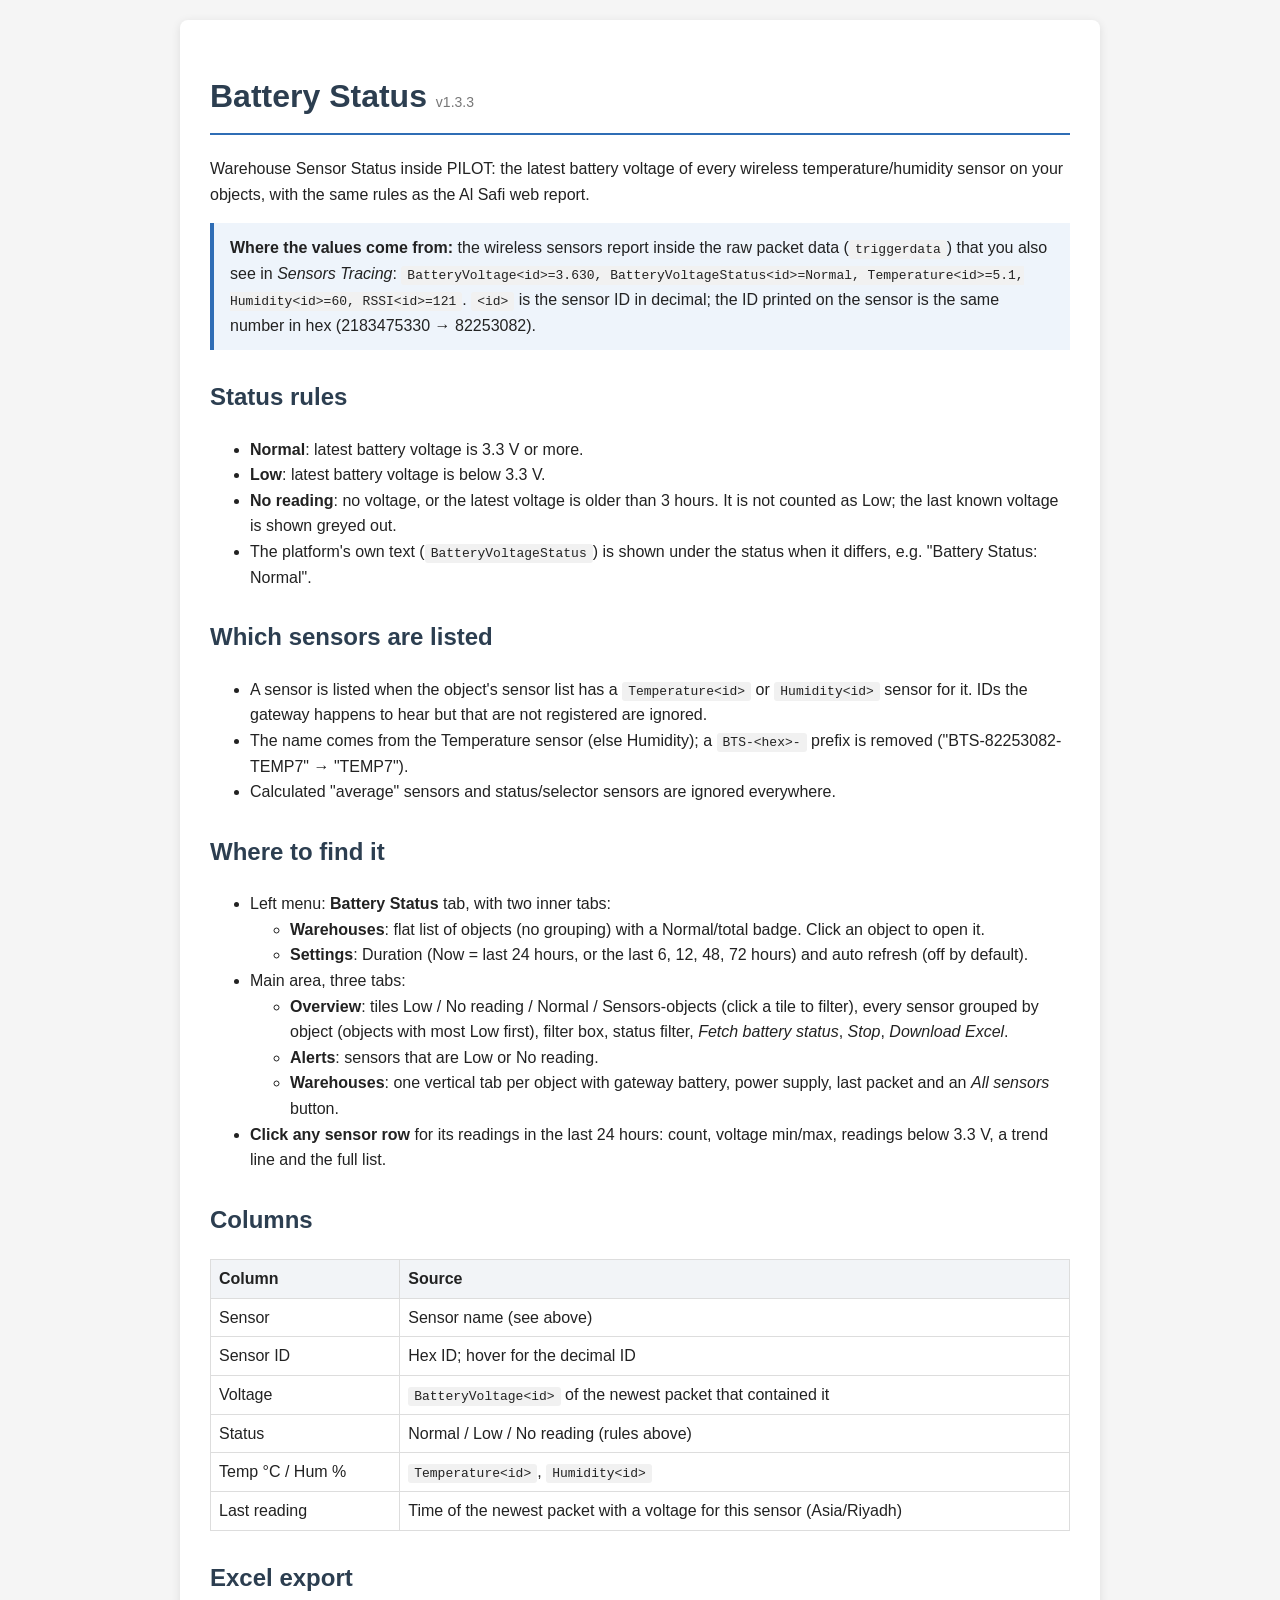
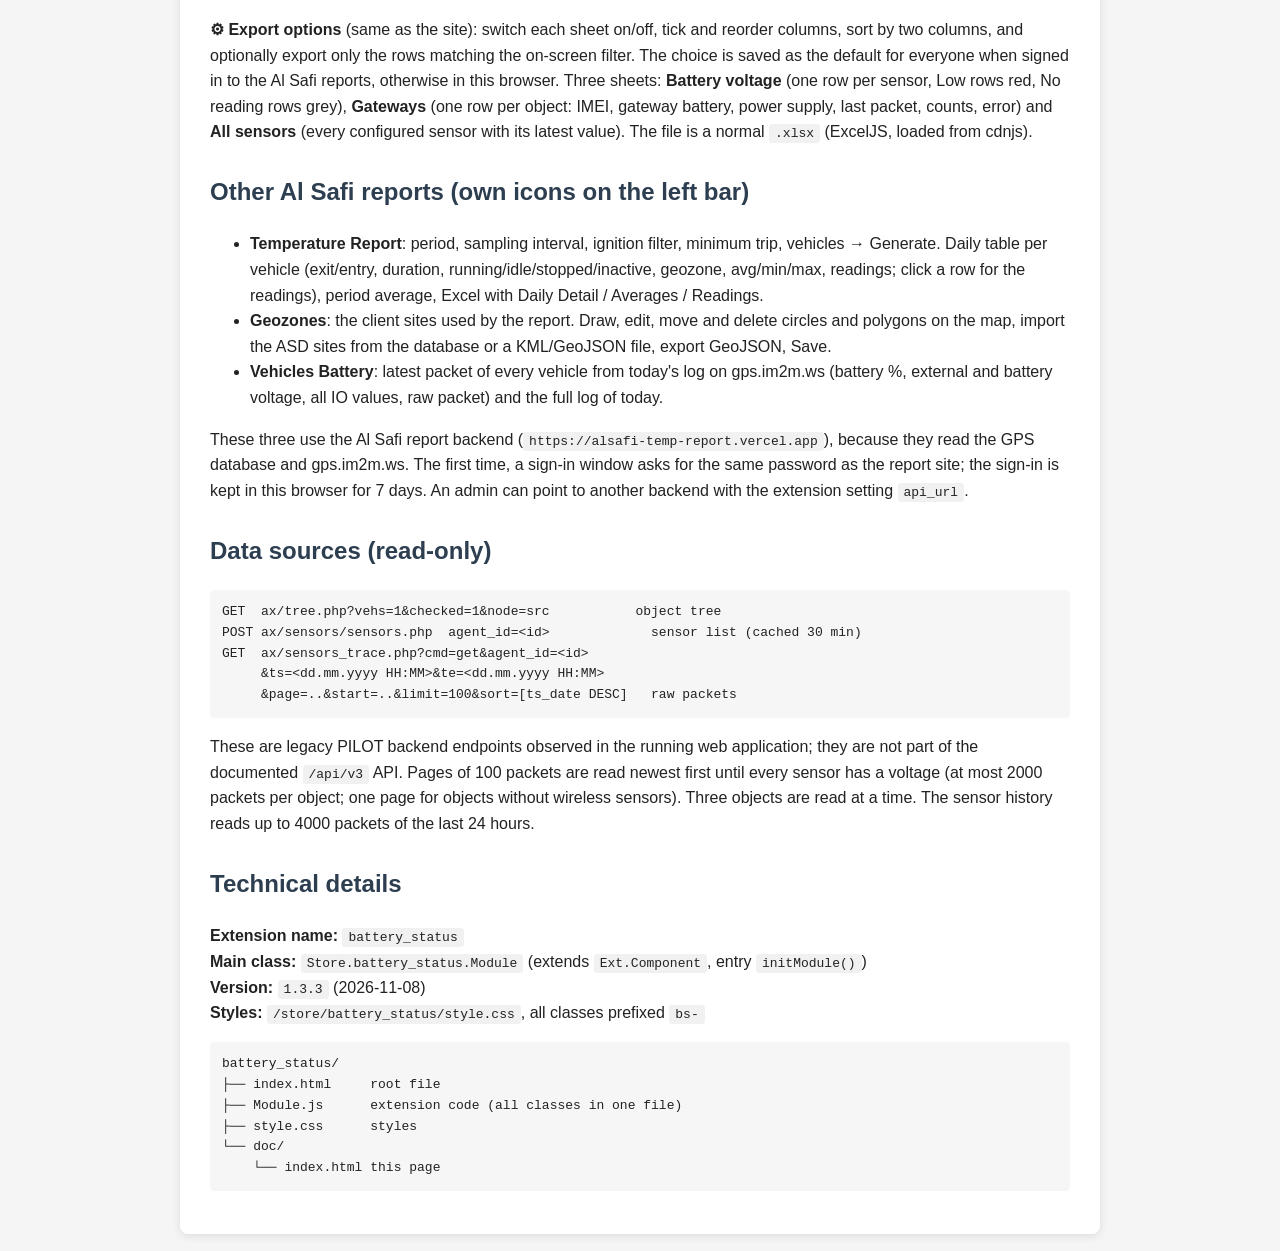
==== commit 81d2a66a: "Battery Status: show objects as they load, clear loading texts, English labels, no tree dots (v1.3.3" ====
--- a/doc/index.html
+++ b/doc/index.html
@@ -19,7 +19,7 @@
 </head>
 <body>
 <div class="container">
-    <h1>Battery Status <small style="font-size:14px;color:#777;font-weight:normal">v1.3.2</small></h1>
+    <h1>Battery Status <small style="font-size:14px;color:#777;font-weight:normal">v1.3.3</small></h1>
     <p>Warehouse Sensor Status inside PILOT: the latest battery voltage of every wireless temperature/humidity sensor on your objects, with the same rules as the Al Safi web report.</p>
 
     <div class="box">
@@ -95,7 +95,7 @@
     <h2>Technical details</h2>
     <p><strong>Extension name:</strong> <code>battery_status</code><br>
        <strong>Main class:</strong> <code>Store.battery_status.Module</code> (extends <code>Ext.Component</code>, entry <code>initModule()</code>)<br>
-       <strong>Version:</strong> <code>1.3.2</code> (2026-11-08)<br>
+       <strong>Version:</strong> <code>1.3.3</code> (2026-11-08)<br>
        <strong>Styles:</strong> <code>/store/battery_status/style.css</code>, all classes prefixed <code>bs-</code></p>
     <pre>battery_status/
 ├── index.html     root file
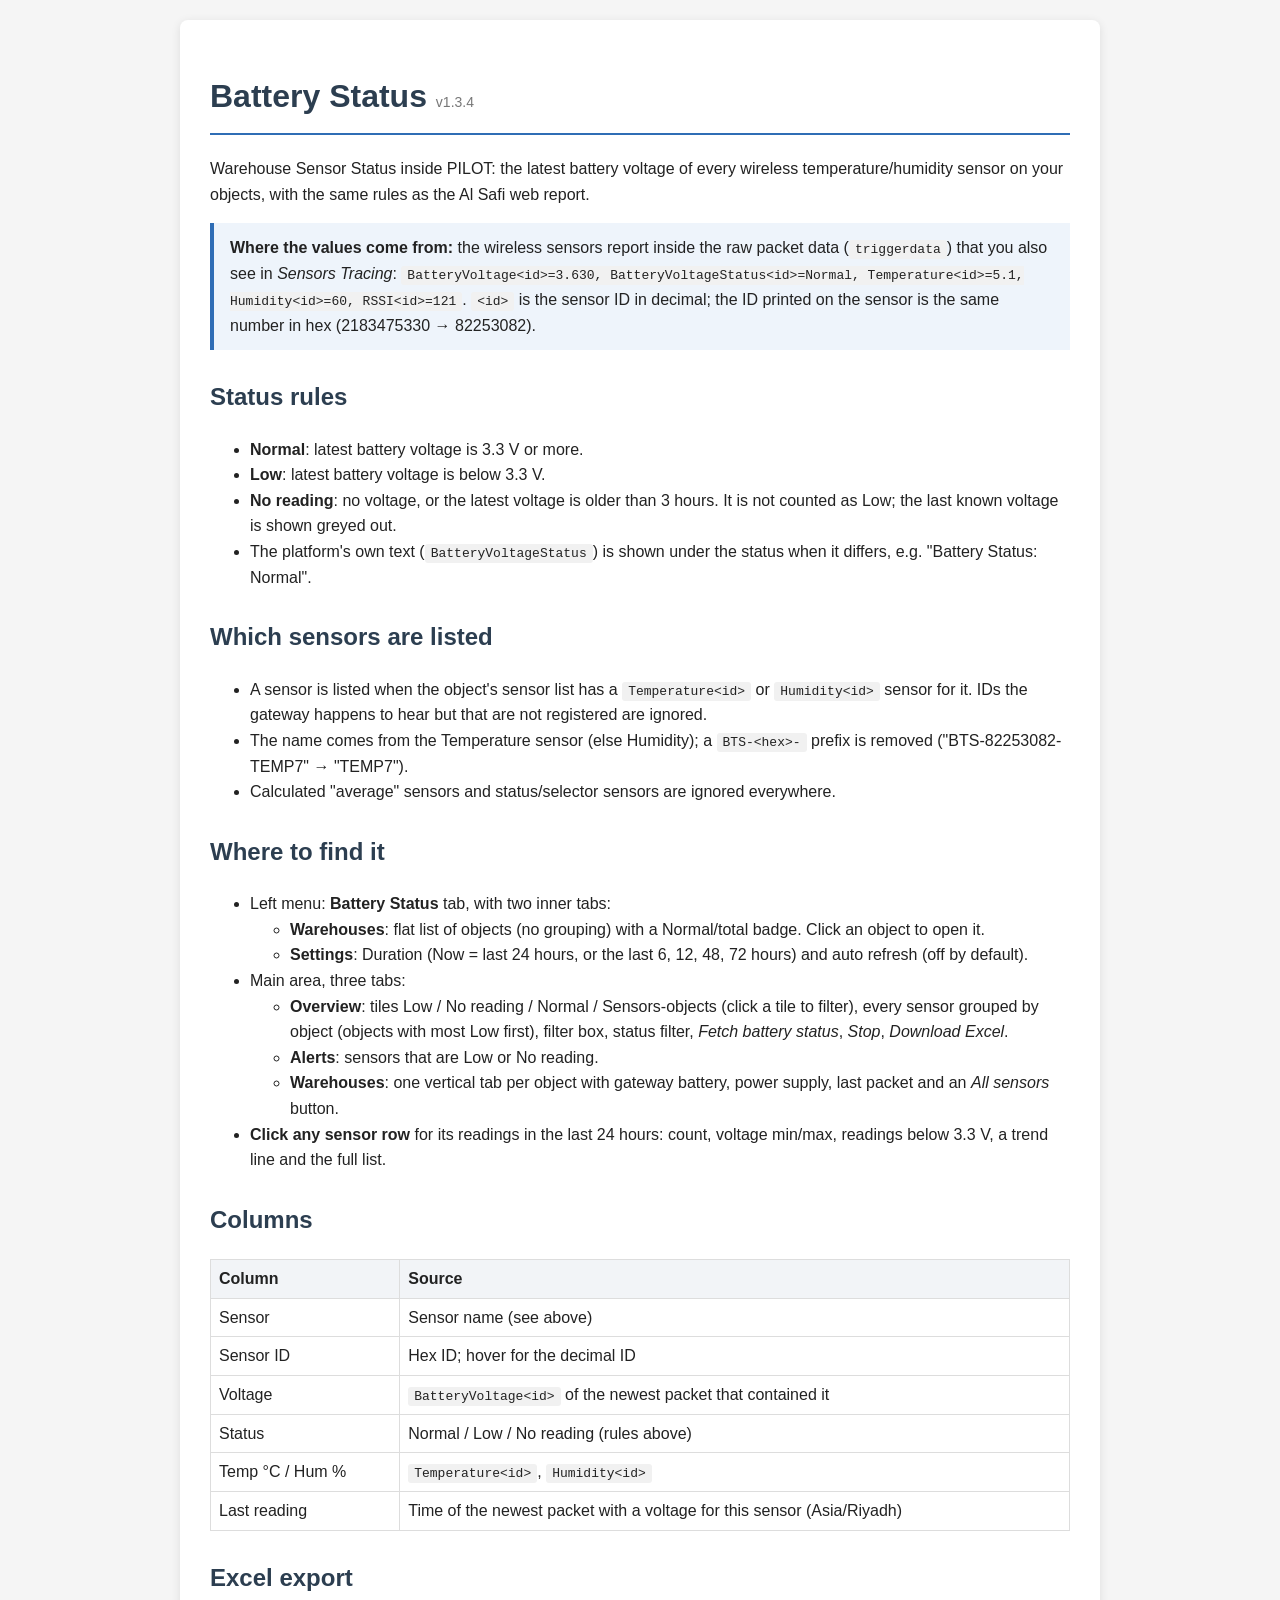
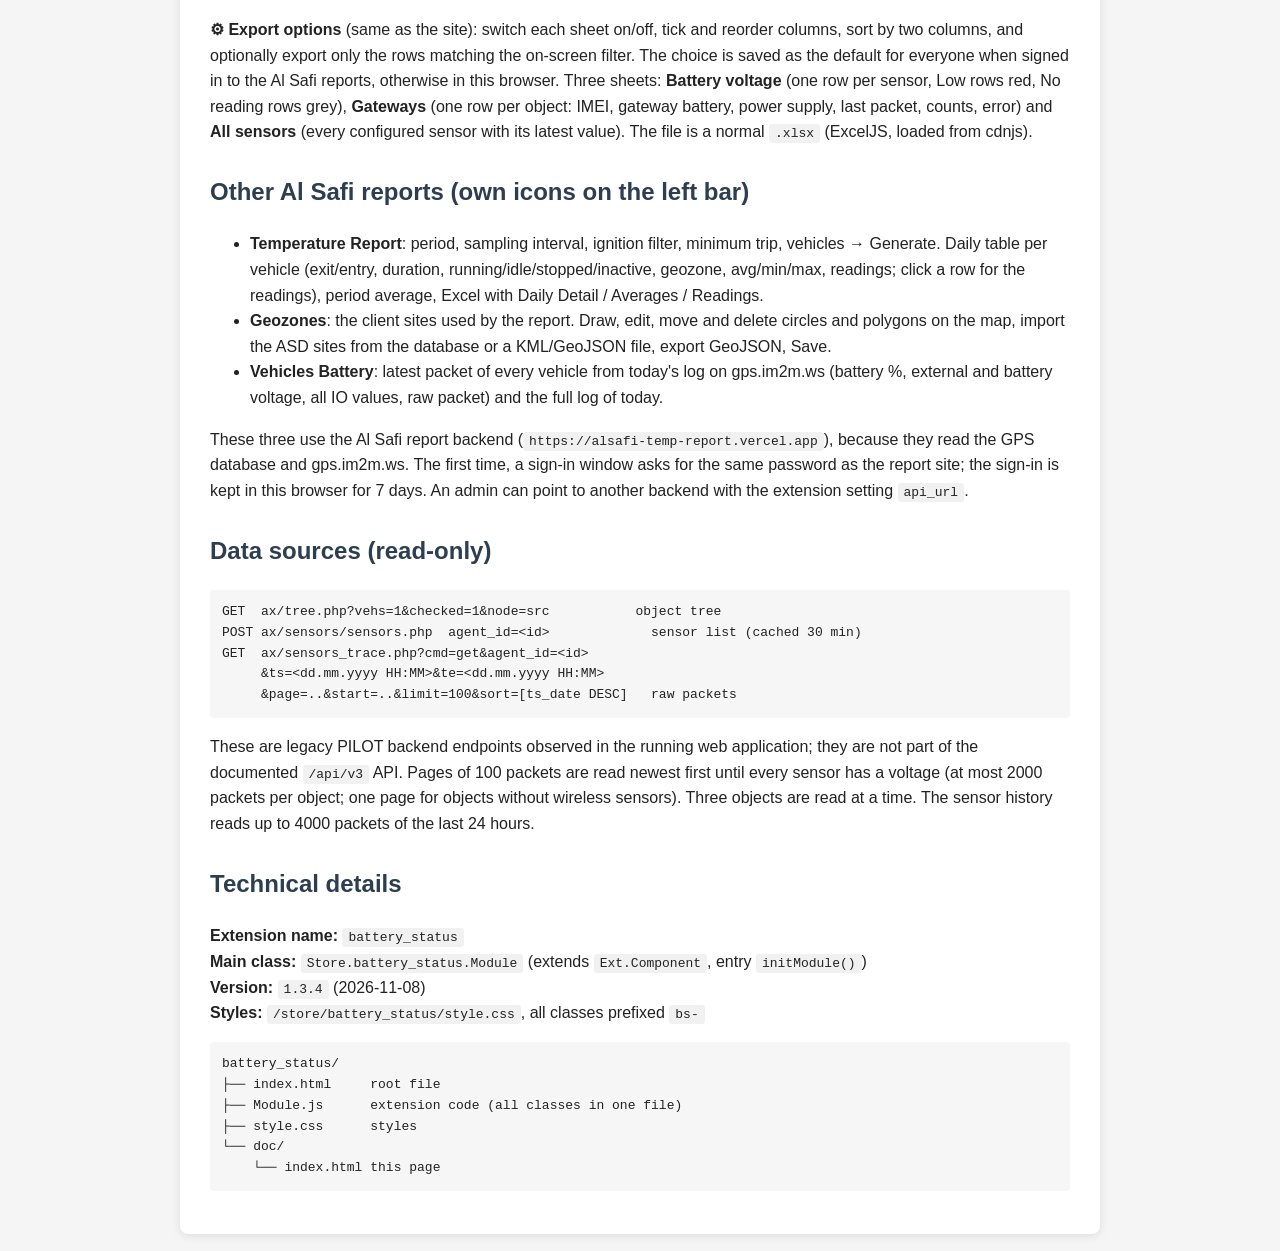
==== commit 9fdf3234: "Fix Temperature Report and Vehicles Battery panels never rendering (v1.3.4) Their render() method ov" ====
--- a/doc/index.html
+++ b/doc/index.html
@@ -19,7 +19,7 @@
 </head>
 <body>
 <div class="container">
-    <h1>Battery Status <small style="font-size:14px;color:#777;font-weight:normal">v1.3.3</small></h1>
+    <h1>Battery Status <small style="font-size:14px;color:#777;font-weight:normal">v1.3.4</small></h1>
     <p>Warehouse Sensor Status inside PILOT: the latest battery voltage of every wireless temperature/humidity sensor on your objects, with the same rules as the Al Safi web report.</p>
 
     <div class="box">
@@ -95,7 +95,7 @@
     <h2>Technical details</h2>
     <p><strong>Extension name:</strong> <code>battery_status</code><br>
        <strong>Main class:</strong> <code>Store.battery_status.Module</code> (extends <code>Ext.Component</code>, entry <code>initModule()</code>)<br>
-       <strong>Version:</strong> <code>1.3.3</code> (2026-11-08)<br>
+       <strong>Version:</strong> <code>1.3.4</code> (2026-11-08)<br>
        <strong>Styles:</strong> <code>/store/battery_status/style.css</code>, all classes prefixed <code>bs-</code></p>
     <pre>battery_status/
 ├── index.html     root file
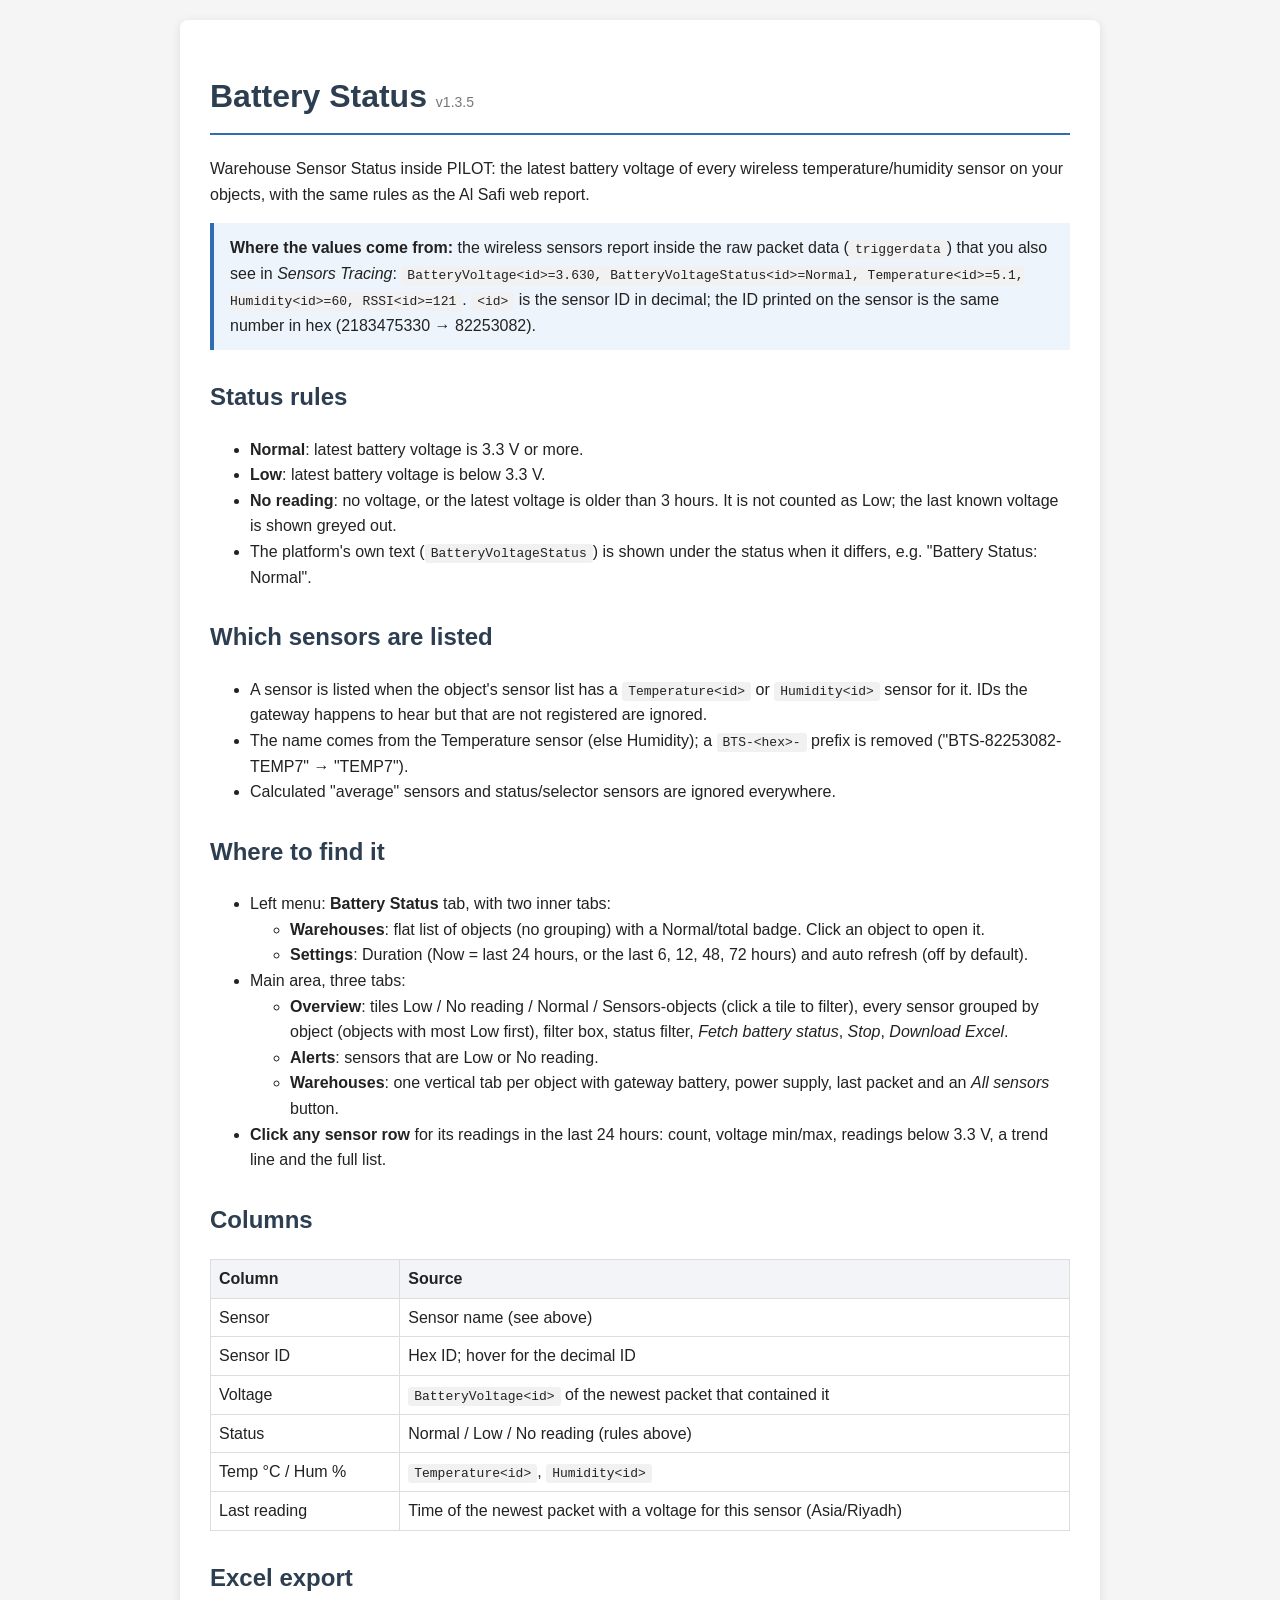
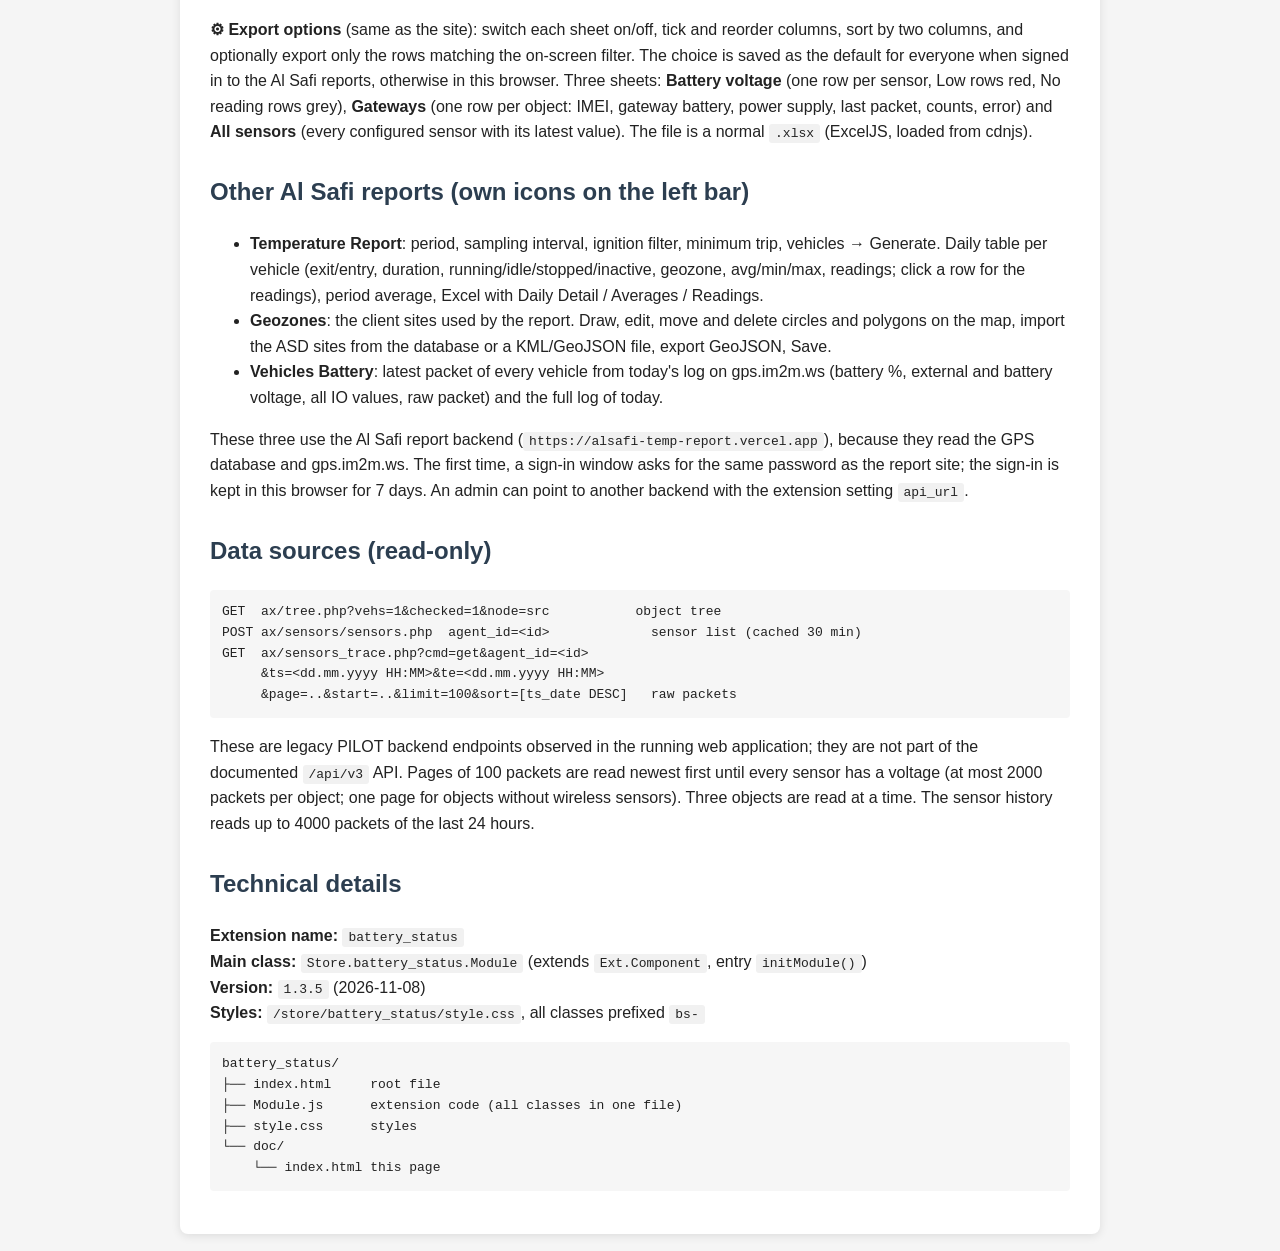
==== commit ab2b437d: "Geozones: work with PILOT's older leaflet.pm (v1.3.5) Co-Authored-By: Claude Opus 5.5 <noreply@anthr" ====
--- a/doc/index.html
+++ b/doc/index.html
@@ -19,7 +19,7 @@
 </head>
 <body>
 <div class="container">
-    <h1>Battery Status <small style="font-size:14px;color:#777;font-weight:normal">v1.3.4</small></h1>
+    <h1>Battery Status <small style="font-size:14px;color:#777;font-weight:normal">v1.3.5</small></h1>
     <p>Warehouse Sensor Status inside PILOT: the latest battery voltage of every wireless temperature/humidity sensor on your objects, with the same rules as the Al Safi web report.</p>
 
     <div class="box">
@@ -95,7 +95,7 @@
     <h2>Technical details</h2>
     <p><strong>Extension name:</strong> <code>battery_status</code><br>
        <strong>Main class:</strong> <code>Store.battery_status.Module</code> (extends <code>Ext.Component</code>, entry <code>initModule()</code>)<br>
-       <strong>Version:</strong> <code>1.3.4</code> (2026-11-08)<br>
+       <strong>Version:</strong> <code>1.3.5</code> (2026-11-08)<br>
        <strong>Styles:</strong> <code>/store/battery_status/style.css</code>, all classes prefixed <code>bs-</code></p>
     <pre>battery_status/
 ├── index.html     root file
